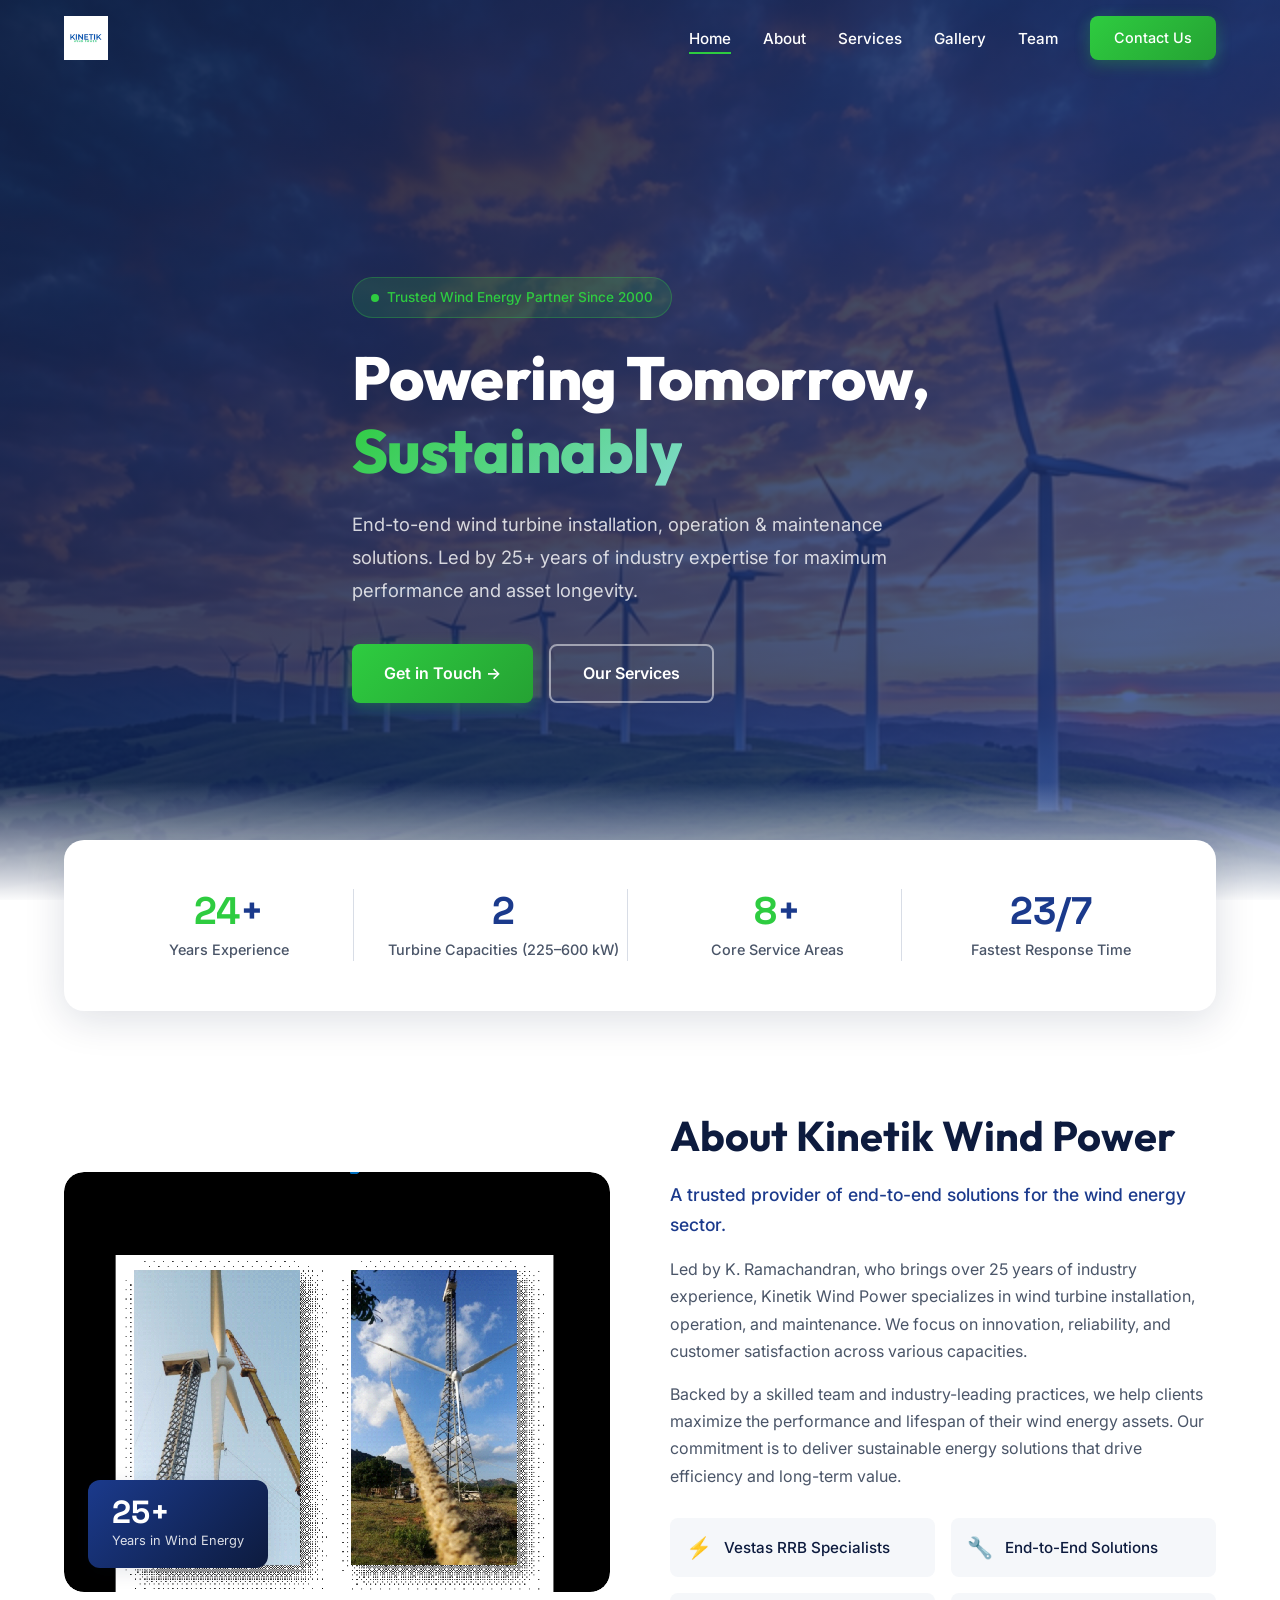
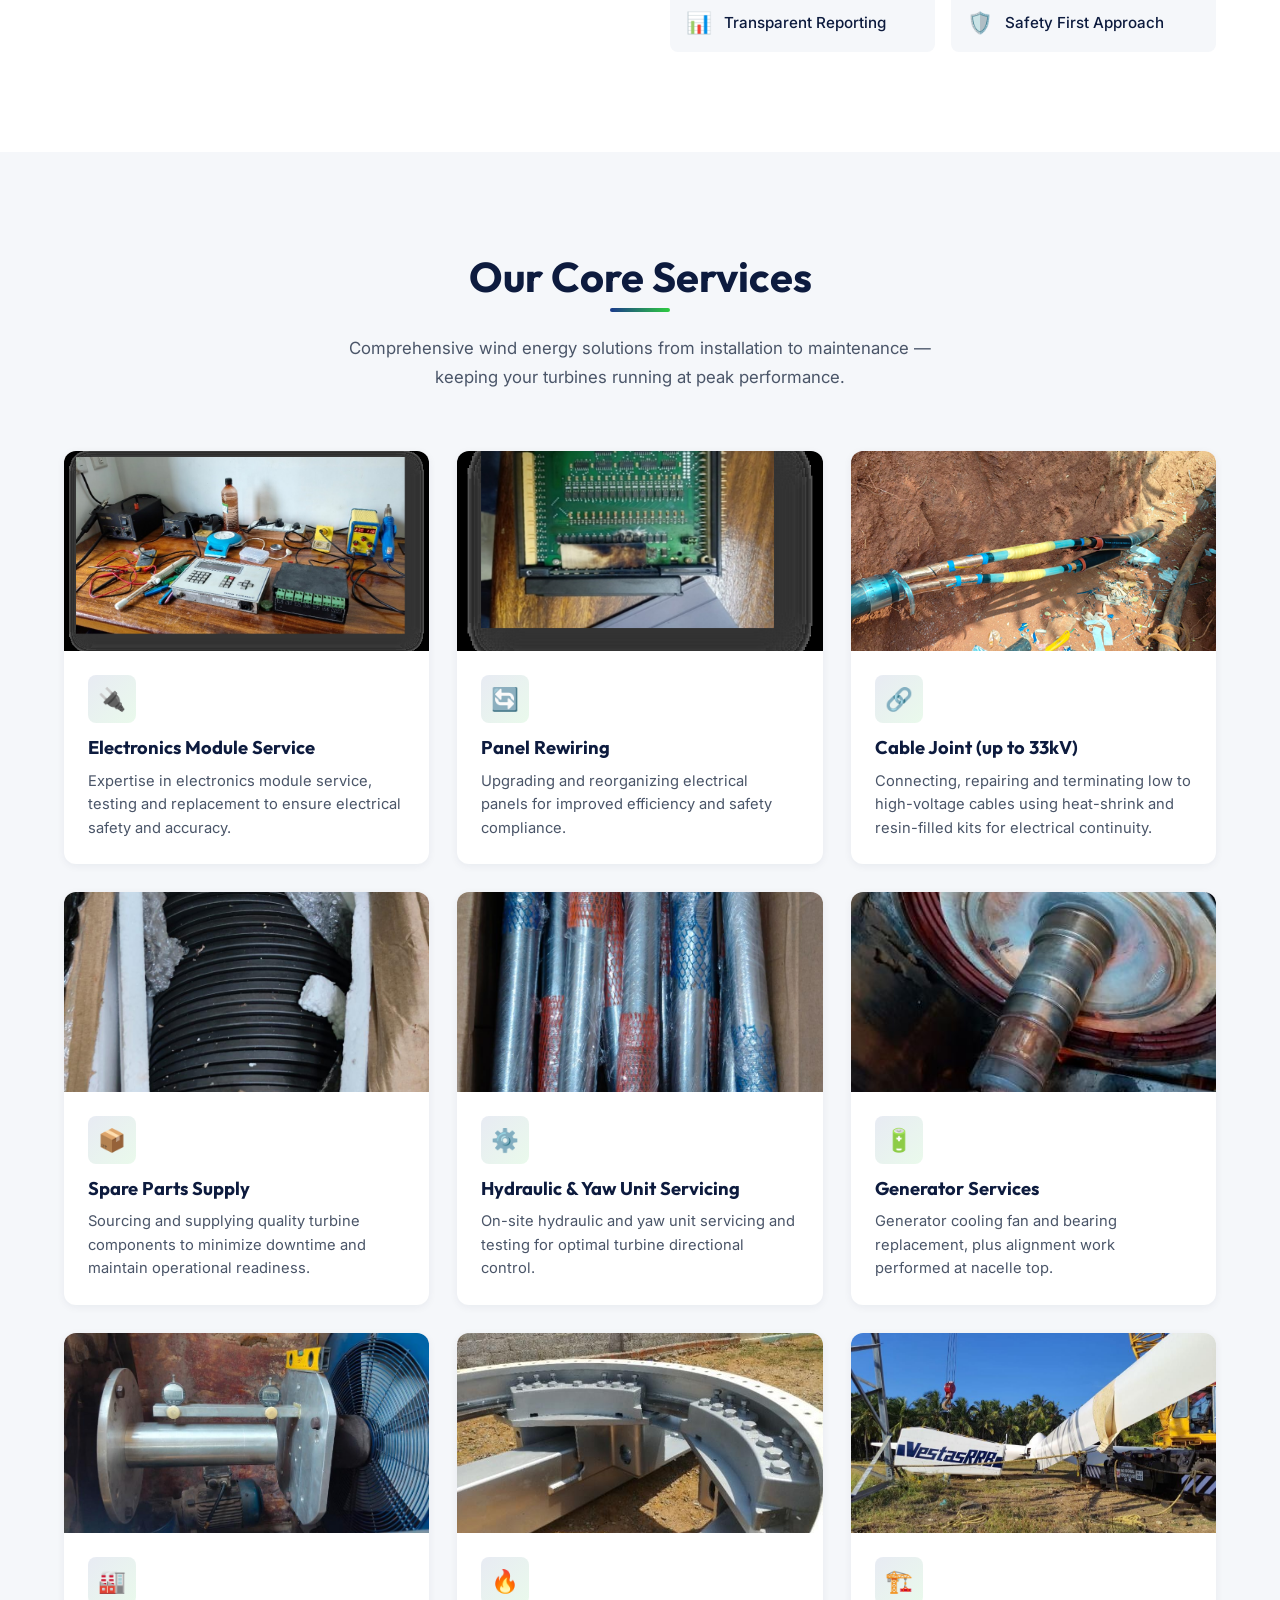
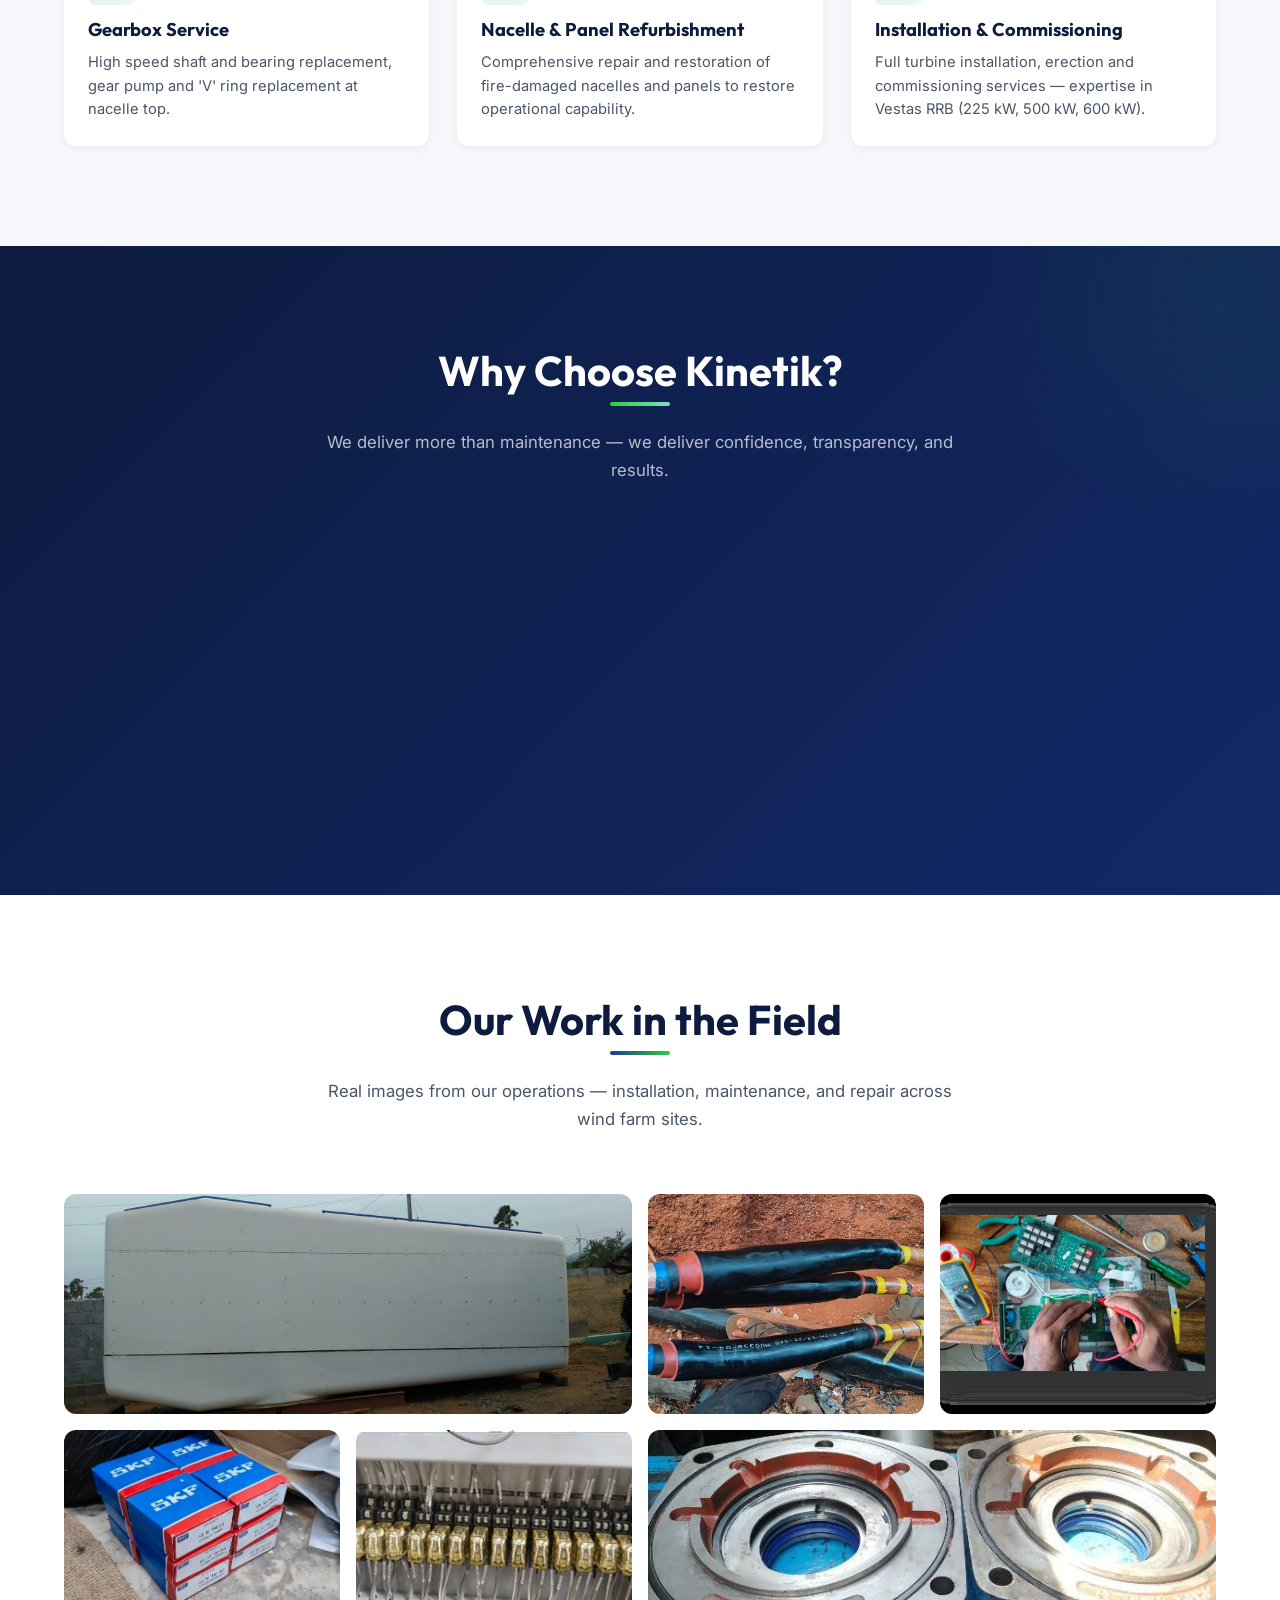
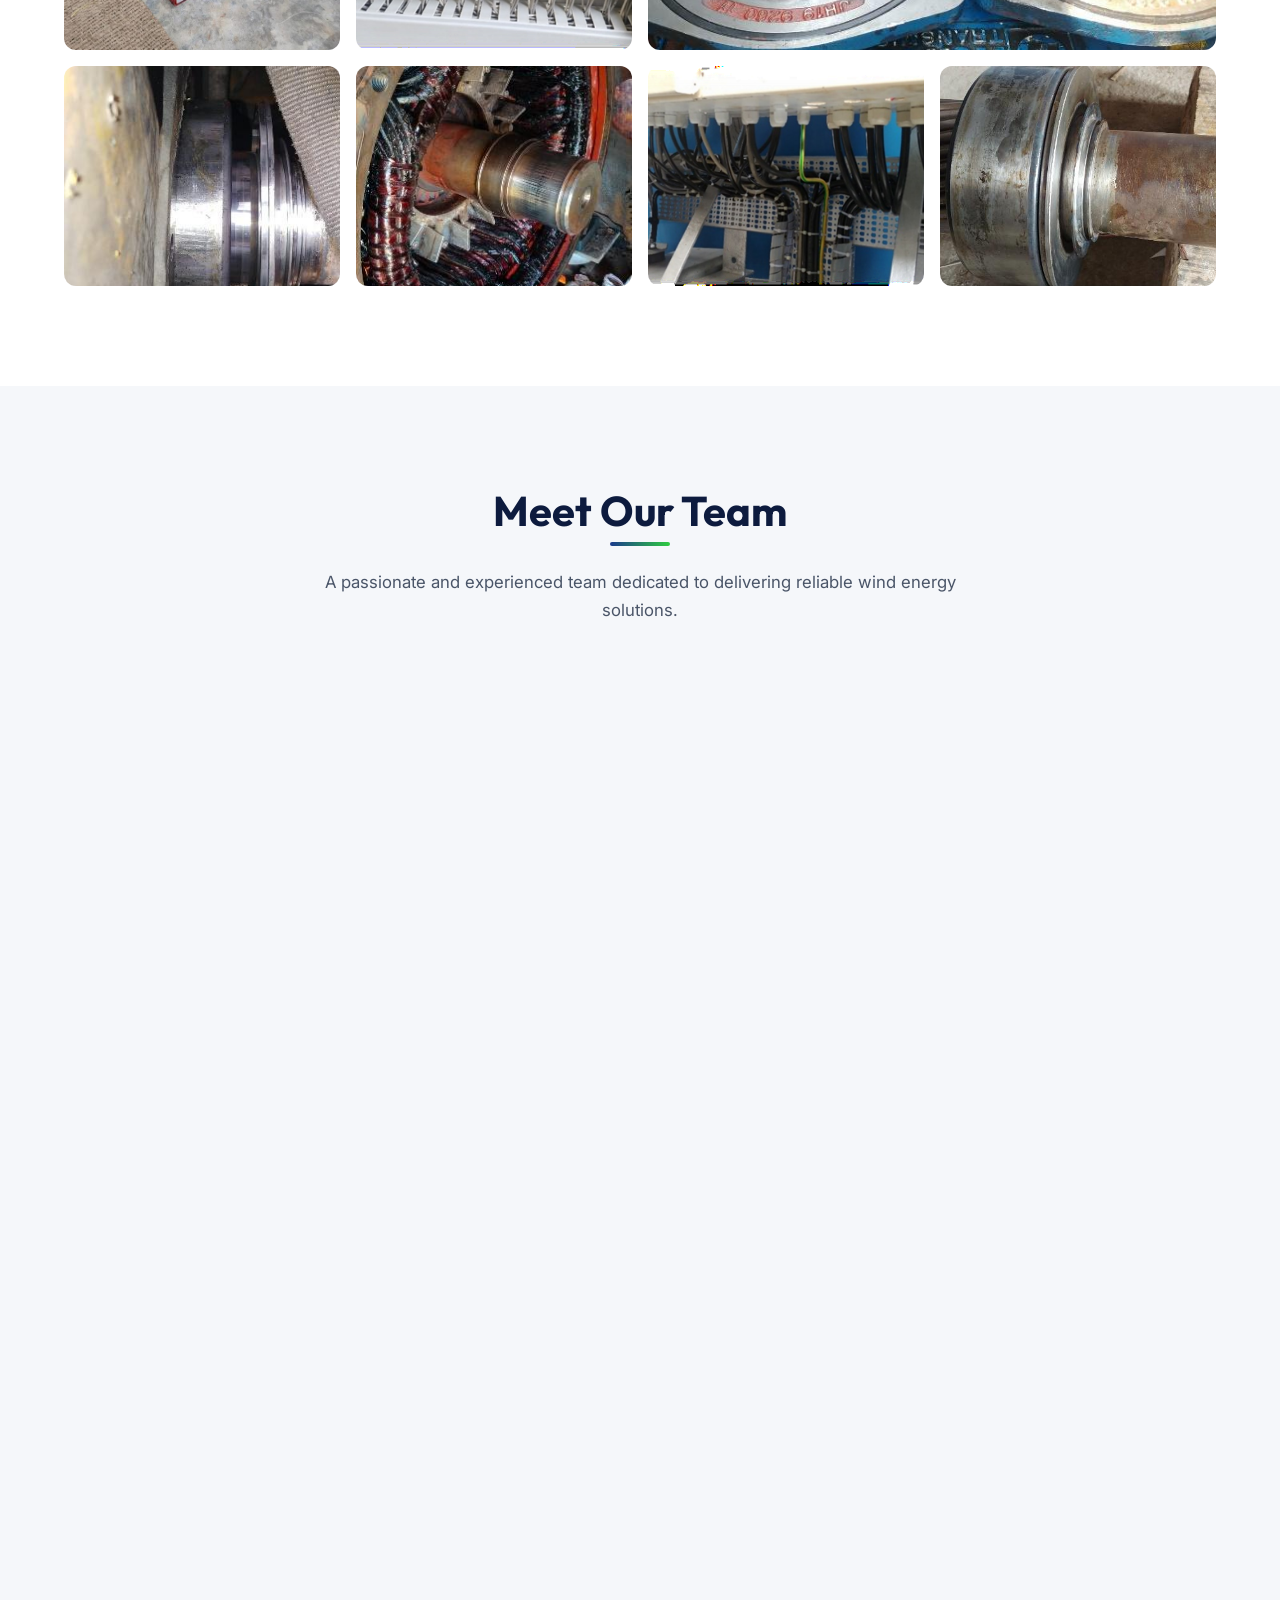
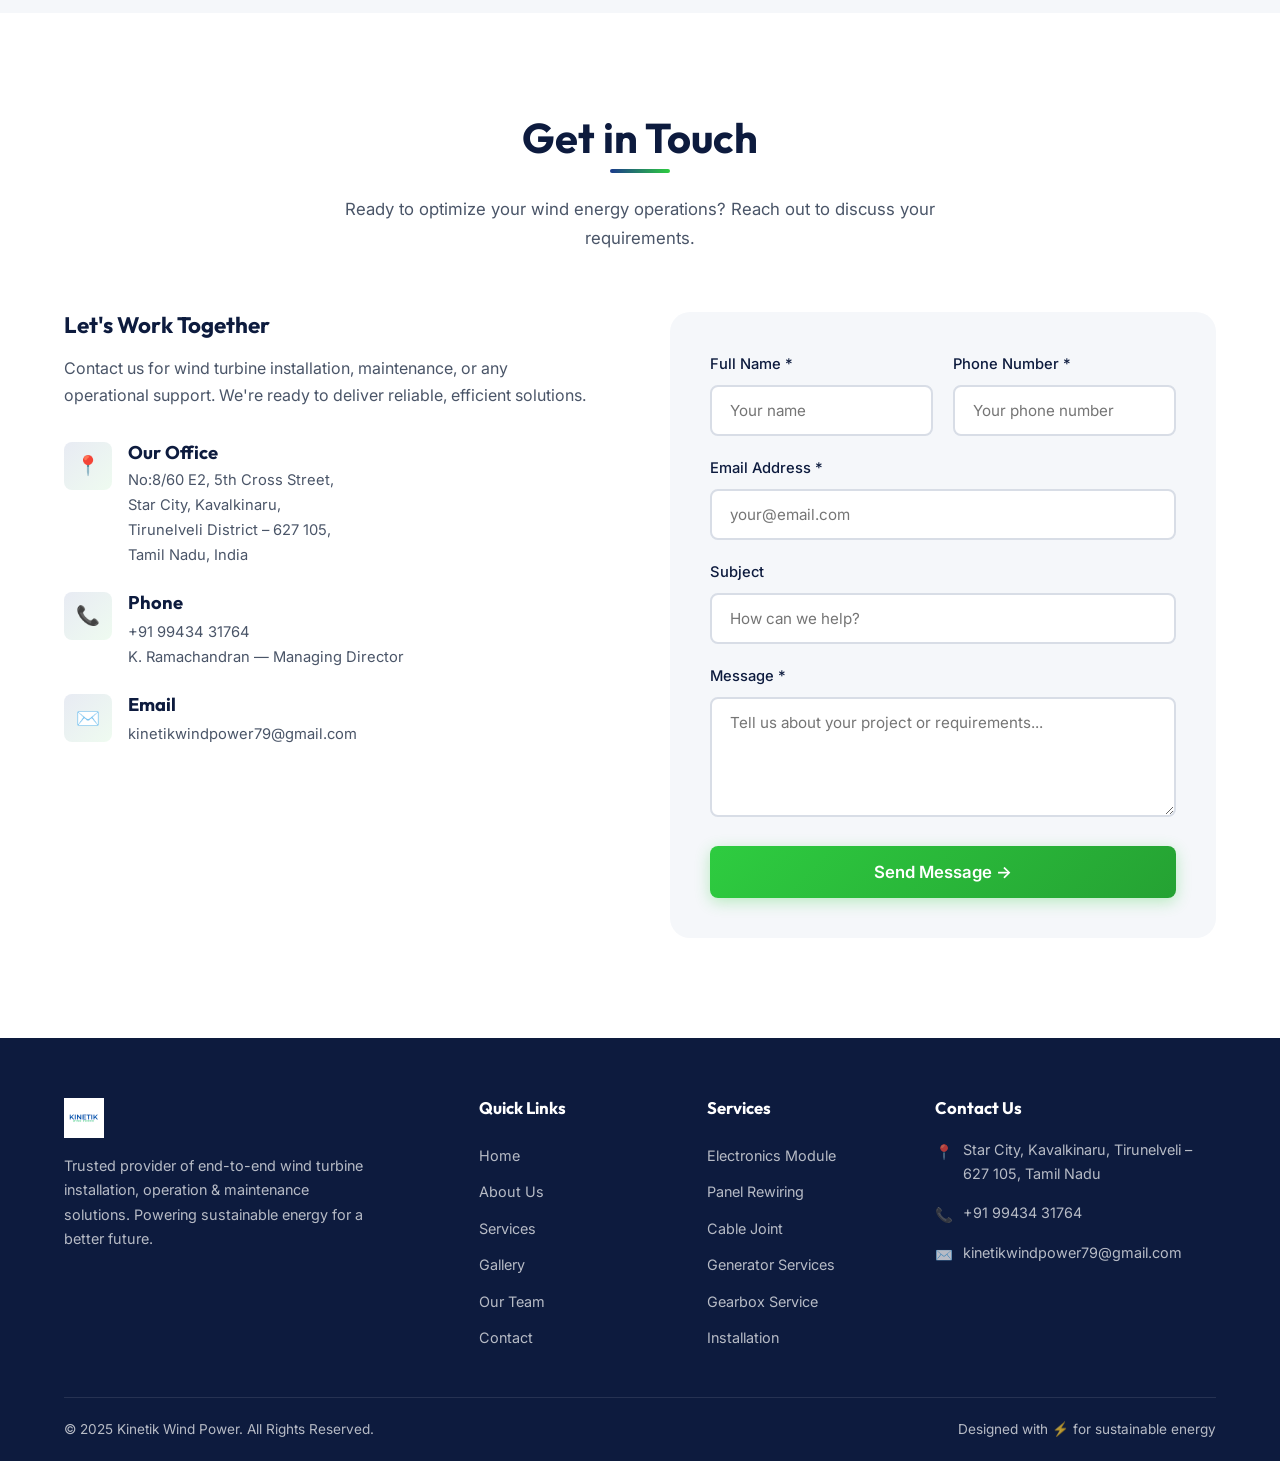
==== index.html @ 72eed10d "Initial commit of Kinetik Wind Power website and company profile" ====
<!DOCTYPE html>
<html lang="en">

<head>
  <meta charset="UTF-8">
  <meta name="viewport" content="width=device-width, initial-scale=1.0">
  <meta name="description"
    content="Kinetik Wind Power — Trusted provider of end-to-end wind turbine installation, operation and maintenance solutions. 25+ years of industry experience.">
  <meta name="keywords"
    content="wind power, wind turbine, installation, maintenance, renewable energy, Kinetik, Vestas RRB">
  <title>Kinetik Wind Power — End-to-End Wind Energy Solutions</title>

  <!-- Favicon (using logo colors) -->
  <link rel="icon" type="image/svg+xml"
    href="data:image/svg+xml,<svg xmlns='http://www.w3.org/2000/svg' viewBox='0 0 32 32'><rect width='32' height='32' rx='6' fill='%231B3A8C'/><text x='50%25' y='55%25' text-anchor='middle' dominant-baseline='middle' fill='%232ECC40' font-size='20' font-weight='bold' font-family='Arial'>K</text></svg>">

  <!-- Stylesheet -->
  <link rel="stylesheet" href="assets/css/style.css">
</head>

<body>

  <!-- ========== NAVBAR ========== -->
  <nav class="navbar" id="navbar">
    <div class="container">
      <a href="#home" class="navbar-brand">
        <img src="assets/images/logo/kinetik-logo.png" alt="Kinetik Wind Power Logo">
      </a>

      <ul class="nav-links" id="navLinks">
        <li><a href="#home" class="active">Home</a></li>
        <li><a href="#about">About</a></li>
        <li><a href="#services">Services</a></li>
        <li><a href="#gallery">Gallery</a></li>
        <li><a href="#team">Team</a></li>
        <li><a href="#contact" class="btn btn-primary">Contact Us</a></li>
      </ul>

      <button class="hamburger" id="hamburger" aria-label="Toggle menu">
        <span></span>
        <span></span>
        <span></span>
      </button>
    </div>
  </nav>

  <!-- Mobile Overlay -->
  <div class="mobile-overlay" id="mobileOverlay"></div>

  <!-- ========== HERO SECTION ========== -->
  <section class="hero" id="home">
    <div class="container">
      <div class="hero-content fade-up">
        <div class="hero-badge">
          <span class="dot"></span>
          Trusted Wind Energy Partner Since 2000
        </div>
        <h1>
          Powering Tomorrow,<br>
          <span class="gradient-text">Sustainably</span>
        </h1>
        <p class="hero-description">
          End-to-end wind turbine installation, operation & maintenance solutions.
          Led by 25+ years of industry expertise for maximum performance and asset longevity.
        </p>
        <div class="hero-buttons">
          <a href="#contact" class="btn btn-primary">Get in Touch →</a>
          <a href="#services" class="btn btn-outline">Our Services</a>
        </div>
      </div>
    </div>
  </section>

  <!-- ========== STATS BAR ========== -->
  <div class="container">
    <div class="stats-bar fade-up">
      <div class="stat-item">
        <div class="stat-number"><span class="accent" data-count="25">0</span>+</div>
        <div class="stat-label">Years Experience</div>
      </div>
      <div class="stat-item">
        <div class="stat-number"><span data-count="3">0</span></div>
        <div class="stat-label">Turbine Capacities (225–600 kW)</div>
      </div>
      <div class="stat-item">
        <div class="stat-number"><span class="accent" data-count="9">0</span>+</div>
        <div class="stat-label">Core Service Areas</div>
      </div>
      <div class="stat-item">
        <div class="stat-number"><span data-count="24">0</span>/7</div>
        <div class="stat-label">Fastest Response Time</div>
      </div>
    </div>
  </div>

  <!-- ========== ABOUT SECTION ========== -->
  <section class="about" id="about">
    <div class="container">
      <div class="about-grid">
        <div class="about-image fade-left">
          <img src="assets/images/services/installation-commissioning.png"
            alt="Kinetik Wind Power — Installation and Commissioning">
          <div class="experience-badge">
            <div class="number">25+</div>
            <div class="text">Years in Wind Energy</div>
          </div>
        </div>
        <div class="about-text fade-right">
          <h2>About Kinetik Wind Power</h2>
          <p class="lead">A trusted provider of end-to-end solutions for the wind energy sector.</p>
          <p>
            Led by K. Ramachandran, who brings over 25 years of industry experience,
            Kinetik Wind Power specializes in wind turbine installation, operation, and
            maintenance. We focus on innovation, reliability, and customer satisfaction
            across various capacities.
          </p>
          <p>
            Backed by a skilled team and industry-leading practices, we help clients
            maximize the performance and lifespan of their wind energy assets. Our
            commitment is to deliver sustainable energy solutions that drive efficiency
            and long-term value.
          </p>
          <div class="about-highlights">
            <div class="highlight-item">
              <span class="icon">⚡</span> Vestas RRB Specialists
            </div>
            <div class="highlight-item">
              <span class="icon">🔧</span> End-to-End Solutions
            </div>
            <div class="highlight-item">
              <span class="icon">📊</span> Transparent Reporting
            </div>
            <div class="highlight-item">
              <span class="icon">🛡️</span> Safety First Approach
            </div>
          </div>
        </div>
      </div>
    </div>
  </section>

  <!-- ========== SERVICES SECTION ========== -->
  <section class="services" id="services">
    <div class="container">
      <div class="section-header fade-up">
        <h2>Our Core Services</h2>
        <p>Comprehensive wind energy solutions from installation to maintenance — keeping your turbines running at peak
          performance.</p>
      </div>

      <div class="services-grid">
        <!-- Service 1 -->
        <div class="service-card fade-up">
          <div class="card-image">
            <img src="assets/images/services/electronics-module-testing.png" alt="Electronics Module Service">
            <div class="overlay"></div>
          </div>
          <div class="card-body">
            <div class="card-icon">🔌</div>
            <h3>Electronics Module Service</h3>
            <p>Expertise in electronics module service, testing and replacement to ensure electrical safety and
              accuracy.</p>
          </div>
        </div>

        <!-- Service 2 -->
        <div class="service-card fade-up">
          <div class="card-image">
            <img src="assets/images/services/panel-rewiring-01.png" alt="Panel Rewiring Work">
            <div class="overlay"></div>
          </div>
          <div class="card-body">
            <div class="card-icon">🔄</div>
            <h3>Panel Rewiring</h3>
            <p>Upgrading and reorganizing electrical panels for improved efficiency and safety compliance.</p>
          </div>
        </div>

        <!-- Service 3 -->
        <div class="service-card fade-up">
          <div class="card-image">
            <img src="assets/images/services/cable-joint-field.png" alt="Cable Joint Service">
            <div class="overlay"></div>
          </div>
          <div class="card-body">
            <div class="card-icon">🔗</div>
            <h3>Cable Joint (up to 33kV)</h3>
            <p>Connecting, repairing and terminating low to high-voltage cables using heat-shrink and resin-filled kits
              for electrical continuity.</p>
          </div>
        </div>

        <!-- Service 4 -->
        <div class="service-card fade-up">
          <div class="card-image">
            <img src="assets/images/services/spare-parts.jpeg" alt="Spare Parts Supply">
            <div class="overlay"></div>
          </div>
          <div class="card-body">
            <div class="card-icon">📦</div>
            <h3>Spare Parts Supply</h3>
            <p>Sourcing and supplying quality turbine components to minimize downtime and maintain operational
              readiness.</p>
          </div>
        </div>

        <!-- Service 5 -->
        <div class="service-card fade-up">
          <div class="card-image">
            <img src="assets/images/services/hydraulic-yaw-unit.jpeg" alt="Hydraulic & Yaw Unit Servicing">
            <div class="overlay"></div>
          </div>
          <div class="card-body">
            <div class="card-icon">⚙️</div>
            <h3>Hydraulic & Yaw Unit Servicing</h3>
            <p>On-site hydraulic and yaw unit servicing and testing for optimal turbine directional control.</p>
          </div>
        </div>

        <!-- Service 6 -->
        <div class="service-card fade-up">
          <div class="card-image">
            <img src="assets/images/services/generator-service-01.jpeg" alt="Generator Services">
            <div class="overlay"></div>
          </div>
          <div class="card-body">
            <div class="card-icon">🔋</div>
            <h3>Generator Services</h3>
            <p>Generator cooling fan and bearing replacement, plus alignment work performed at nacelle top.</p>
          </div>
        </div>

        <!-- Service 7 -->
        <div class="service-card fade-up">
          <div class="card-image">
            <img src="assets/images/services/gearbox-service.jpeg" alt="Gearbox Service">
            <div class="overlay"></div>
          </div>
          <div class="card-body">
            <div class="card-icon">🏭</div>
            <h3>Gearbox Service</h3>
            <p>High speed shaft and bearing replacement, gear pump and 'V' ring replacement at nacelle top.</p>
          </div>
        </div>

        <!-- Service 8 -->
        <div class="service-card fade-up">
          <div class="card-image">
            <img src="assets/images/services/nacelle-refurbishment-02.jpeg" alt="Nacelle & Panel Refurbishment">
            <div class="overlay"></div>
          </div>
          <div class="card-body">
            <div class="card-icon">🔥</div>
            <h3>Nacelle & Panel Refurbishment</h3>
            <p>Comprehensive repair and restoration of fire-damaged nacelles and panels to restore operational
              capability.</p>
          </div>
        </div>

        <!-- Service 9 -->
        <div class="service-card fade-up">
          <div class="card-image">
            <img src="assets/images/services/installation-site.jpeg" alt="Installation & Commissioning">
            <div class="overlay"></div>
          </div>
          <div class="card-body">
            <div class="card-icon">🏗️</div>
            <h3>Installation & Commissioning</h3>
            <p>Full turbine installation, erection and commissioning services — expertise in Vestas RRB (225 kW, 500 kW,
              600 kW).</p>
          </div>
        </div>
      </div>
    </div>
  </section>

  <!-- ========== WHY CHOOSE US ========== -->
  <section class="why-us" id="why-us">
    <div class="container">
      <div class="section-header fade-up">
        <h2>Why Choose Kinetik?</h2>
        <p>We deliver more than maintenance — we deliver confidence, transparency, and results.</p>
      </div>
      <div class="why-grid">
        <div class="why-card fade-up">
          <div class="card-icon">👷</div>
          <h3>Expert Team</h3>
          <p>Highly experienced technicians with deep wind energy expertise and hands-on field skills.</p>
        </div>
        <div class="why-card fade-up">
          <div class="card-icon">⚡</div>
          <h3>Fastest Response</h3>
          <p>Industry-leading fault response time ensuring minimal downtime for your wind assets.</p>
        </div>
        <div class="why-card fade-up">
          <div class="card-icon">📋</div>
          <h3>Transparent Reporting</h3>
          <p>Clear, detailed reports on every service performed — no hidden surprises, full visibility.</p>
        </div>
        <div class="why-card fade-up">
          <div class="card-icon">💰</div>
          <h3>Transparent Billing</h3>
          <p>Honest, upfront pricing with no hidden costs. You pay for value, nothing more.</p>
        </div>
      </div>
    </div>
  </section>

  <!-- ========== GALLERY ========== -->
  <section class="gallery" id="gallery">
    <div class="container">
      <div class="section-header fade-up">
        <h2>Our Work in the Field</h2>
        <p>Real images from our operations — installation, maintenance, and repair across wind farm sites.</p>
      </div>
      <div class="gallery-grid fade-up">
        <div class="gallery-item span-2">
          <img src="assets/images/gallery/nacelle-unit.jpeg" alt="Nacelle Unit">
          <div class="gallery-overlay"><span>Nacelle Unit</span></div>
        </div>
        <div class="gallery-item">
          <img src="assets/images/gallery/cable-joint-work.jpeg" alt="Cable Joint Work">
          <div class="gallery-overlay"><span>Cable Joint Work</span></div>
        </div>
        <div class="gallery-item">
          <img src="assets/images/services/electronics-circuit-board.png" alt="Electronics Testing">
          <div class="gallery-overlay"><span>Electronics Testing</span></div>
        </div>
        <div class="gallery-item">
          <img src="assets/images/gallery/hydraulic-testing.jpeg" alt="Hydraulic Testing">
          <div class="gallery-overlay"><span>Hydraulic Testing</span></div>
        </div>
        <div class="gallery-item">
          <img src="assets/images/services/cable-joint-01.png" alt="Cable Joint">
          <div class="gallery-overlay"><span>Cable Joint</span></div>
        </div>
        <div class="gallery-item span-2">
          <img src="assets/images/gallery/field-operations.jpeg" alt="Field Operations">
          <div class="gallery-overlay"><span>Field Operations</span></div>
        </div>
        <div class="gallery-item">
          <img src="assets/images/gallery/generator-work-01.jpeg" alt="Generator Service">
          <div class="gallery-overlay"><span>Generator Service</span></div>
        </div>
        <div class="gallery-item">
          <img src="assets/images/gallery/gearbox-parts.jpeg" alt="Gearbox Parts">
          <div class="gallery-overlay"><span>Gearbox Parts</span></div>
        </div>
        <div class="gallery-item">
          <img src="assets/images/services/panel-rewiring-02.png" alt="Panel Rewiring">
          <div class="gallery-overlay"><span>Panel Rewiring</span></div>
        </div>
        <div class="gallery-item">
          <img src="assets/images/gallery/generator-work-02.jpeg" alt="Generator Work">
          <div class="gallery-overlay"><span>Generator Work</span></div>
        </div>
      </div>
    </div>
  </section>

  <!-- Lightbox -->
  <div class="lightbox" id="lightbox">
    <button class="lightbox-close" id="lightboxClose">✕</button>
    <img src="" alt="Gallery image enlarged" id="lightboxImg">
  </div>

  <!-- ========== TEAM ========== -->
  <section class="team" id="team">
    <div class="container">
      <div class="section-header fade-up">
        <h2>Meet Our Team</h2>
        <p>A passionate and experienced team dedicated to delivering reliable wind energy solutions.</p>
      </div>
      <div class="team-grid">
        <div class="team-card fade-up">
          <div class="team-avatar">KR</div>
          <h3>K. Ramachandran</h3>
          <p class="role">Managing Director</p>
          <a href="tel:+919943431764" class="phone">📞 9943431764</a>
        </div>
        <div class="team-card fade-up">
          <div class="team-avatar">GS</div>
          <h3>G. Samraj</h3>
          <p class="role">Executive Manager</p>
          <a href="tel:+919994122964" class="phone">📞 9994122964</a>
        </div>
        <div class="team-card fade-up">
          <div class="team-avatar">RR</div>
          <h3>R. Rinose</h3>
          <p class="role">CT Service Manager</p>
          <a href="tel:+919965531760" class="phone">📞 9965531760</a>
        </div>
        <div class="team-card fade-up">
          <div class="team-avatar">TS</div>
          <h3>T. Sunder Raj</h3>
          <p class="role">Project Manager</p>
          <a href="tel:+919750944347" class="phone">📞 9750944347</a>
        </div>
        <div class="team-card fade-up">
          <div class="team-avatar">BS</div>
          <h3>B. Saji</h3>
          <p class="role">Service Manager</p>
          <a href="tel:+919965531763" class="phone">📞 9965531763</a>
        </div>
        <div class="team-card fade-up">
          <div class="team-avatar">SA</div>
          <h3>S. Ananthakrishnan</h3>
          <p class="role">Electrical Engineer</p>
          <a href="tel:+918489900361" class="phone">📞 8489900361</a>
        </div>
        <div class="team-card fade-up">
          <div class="team-avatar">CS</div>
          <h3>C. Senthil Kumar</h3>
          <p class="role">Mechanical Supervisor</p>
          <a href="tel:+919159988746" class="phone">📞 9159988746</a>
        </div>
      </div>
    </div>
  </section>

  <!-- ========== CONTACT SECTION ========== -->
  <section class="contact" id="contact">
    <div class="container">
      <div class="section-header fade-up">
        <h2>Get in Touch</h2>
        <p>Ready to optimize your wind energy operations? Reach out to discuss your requirements.</p>
      </div>
      <div class="contact-grid">
        <div class="contact-info fade-left">
          <h3>Let's Work Together</h3>
          <p>Contact us for wind turbine installation, maintenance, or any operational support. We're ready to deliver
            reliable, efficient solutions.</p>

          <div class="contact-detail">
            <div class="icon-box">📍</div>
            <div>
              <h4>Our Office</h4>
              <p>No:8/60 E2, 5th Cross Street,<br>Star City, Kavalkinaru,<br>Tirunelveli District – 627 105,<br>Tamil
                Nadu, India</p>
            </div>
          </div>

          <div class="contact-detail">
            <div class="icon-box">📞</div>
            <div>
              <h4>Phone</h4>
              <a href="tel:+919943431764">+91 99434 31764</a>
              <p>K. Ramachandran — Managing Director</p>
            </div>
          </div>

          <div class="contact-detail">
            <div class="icon-box">✉️</div>
            <div>
              <h4>Email</h4>
              <a href="mailto:kinetikwindpower79@gmail.com">kinetikwindpower79@gmail.com</a>
            </div>
          </div>
        </div>

        <div class="fade-right">
          <form class="contact-form" id="contactForm">
            <div class="form-row">
              <div class="form-group">
                <label for="name">Full Name *</label>
                <input type="text" id="name" name="name" placeholder="Your name" required>
              </div>
              <div class="form-group">
                <label for="phone">Phone Number *</label>
                <input type="tel" id="phone" name="phone" placeholder="Your phone number" required>
              </div>
            </div>
            <div class="form-group">
              <label for="email">Email Address *</label>
              <input type="email" id="email" name="email" placeholder="your@email.com" required>
            </div>
            <div class="form-group">
              <label for="subject">Subject</label>
              <input type="text" id="subject" name="subject" placeholder="How can we help?">
            </div>
            <div class="form-group">
              <label for="message">Message *</label>
              <textarea id="message" name="message" placeholder="Tell us about your project or requirements..."
                required></textarea>
            </div>
            <button type="submit" class="btn btn-primary">Send Message →</button>
          </form>

          <div class="form-success" id="formSuccess">
            <div class="check-icon">✅</div>
            <h3>Thank You!</h3>
            <p>Your message has been sent successfully. We'll get back to you shortly.</p>
          </div>
        </div>
      </div>
    </div>
  </section>

  <!-- ========== FOOTER ========== -->
  <footer class="footer">
    <div class="container">
      <div class="footer-grid">
        <div class="footer-brand">
          <img src="assets/images/logo/kinetik-logo.png" alt="Kinetik Wind Power">
          <p>Trusted provider of end-to-end wind turbine installation, operation & maintenance solutions. Powering
            sustainable energy for a better future.</p>
        </div>

        <div>
          <h4>Quick Links</h4>
          <div class="footer-links">
            <a href="#home">Home</a>
            <a href="#about">About Us</a>
            <a href="#services">Services</a>
            <a href="#gallery">Gallery</a>
            <a href="#team">Our Team</a>
            <a href="#contact">Contact</a>
          </div>
        </div>

        <div>
          <h4>Services</h4>
          <div class="footer-links">
            <a href="#services">Electronics Module</a>
            <a href="#services">Panel Rewiring</a>
            <a href="#services">Cable Joint</a>
            <a href="#services">Generator Services</a>
            <a href="#services">Gearbox Service</a>
            <a href="#services">Installation</a>
          </div>
        </div>

        <div>
          <h4>Contact Us</h4>
          <div class="footer-contact-item">
            <span class="icon">📍</span>
            <span>Star City, Kavalkinaru, Tirunelveli – 627 105, Tamil Nadu</span>
          </div>
          <div class="footer-contact-item">
            <span class="icon">📞</span>
            <a href="tel:+919943431764">+91 99434 31764</a>
          </div>
          <div class="footer-contact-item">
            <span class="icon">✉️</span>
            <a href="mailto:kinetikwindpower79@gmail.com">kinetikwindpower79@gmail.com</a>
          </div>
        </div>
      </div>

      <div class="footer-bottom">
        <span>© 2025 Kinetik Wind Power. All Rights Reserved.</span>
        <span>Designed with ⚡ for sustainable energy</span>
      </div>
    </div>
  </footer>

  <!-- JavaScript -->
  <script src="assets/js/main.js"></script>
</body>

</html>
---- assets/css/style.css ----
/* ============================================================
   Kinetik Wind Power — Design System & Styles
   ============================================================ */

/* ---------- Google Fonts ---------- */
@import url('https://fonts.googleapis.com/css2?family=Inter:wght@300;400;500;600;700&family=Outfit:wght@400;500;600;700;800&family=Space+Grotesk:wght@500;600;700&display=swap');

/* ---------- CSS Custom Properties ---------- */
:root {
  /* Brand Colors */
  --color-primary: #1B3A8C;
  --color-primary-dark: #122968;
  --color-accent: #2ECC40;
  --color-accent-dark: #25a233;
  --color-navy: #0D1B3E;
  --color-navy-light: #162650;

  /* Neutrals */
  --color-white: #FFFFFF;
  --color-off-white: #F5F7FA;
  --color-gray-100: #EEF1F6;
  --color-gray-200: #D8DDE6;
  --color-gray-400: #9BA3B5;
  --color-gray-600: #5A6275;
  --color-text: #1A1A2E;
  --color-text-light: #4A5568;

  /* Typography */
  --font-heading: 'Outfit', sans-serif;
  --font-body: 'Inter', sans-serif;
  --font-mono: 'Space Grotesk', sans-serif;

  /* Spacing */
  --section-padding: 100px 0;
  --container-width: 1200px;
  --container-padding: 0 24px;

  /* Borders & Radius */
  --radius-sm: 8px;
  --radius-md: 12px;
  --radius-lg: 20px;
  --radius-xl: 28px;

  /* Shadows */
  --shadow-sm: 0 2px 8px rgba(13, 27, 62, 0.06);
  --shadow-md: 0 4px 20px rgba(13, 27, 62, 0.10);
  --shadow-lg: 0 8px 40px rgba(13, 27, 62, 0.14);
  --shadow-glow: 0 0 30px rgba(46, 204, 64, 0.15);

  /* Transitions */
  --transition-fast: 0.2s cubic-bezier(0.4, 0, 0.2, 1);
  --transition-base: 0.35s cubic-bezier(0.4, 0, 0.2, 1);
  --transition-slow: 0.6s cubic-bezier(0.4, 0, 0.2, 1);
}

/* ---------- Reset & Base ---------- */
*,
*::before,
*::after {
  margin: 0;
  padding: 0;
  box-sizing: border-box;
}

html {
  scroll-behavior: smooth;
  font-size: 16px;
}

body {
  font-family: var(--font-body);
  color: var(--color-text);
  background-color: var(--color-white);
  line-height: 1.7;
  overflow-x: hidden;
  -webkit-font-smoothing: antialiased;
  -moz-osx-font-smoothing: grayscale;
}

img {
  max-width: 100%;
  height: auto;
  display: block;
}

a {
  text-decoration: none;
  color: inherit;
  transition: color var(--transition-fast);
}

ul {
  list-style: none;
}

.container {
  max-width: var(--container-width);
  margin: 0 auto;
  padding: var(--container-padding);
}

/* ---------- Typography ---------- */
h1, h2, h3, h4, h5 {
  font-family: var(--font-heading);
  font-weight: 700;
  line-height: 1.2;
}

h1 { font-size: clamp(2.4rem, 5vw, 3.8rem); }
h2 { font-size: clamp(1.8rem, 3.5vw, 2.6rem); }
h3 { font-size: clamp(1.2rem, 2vw, 1.5rem); }
h4 { font-size: 1.15rem; }

.section-header {
  text-align: center;
  margin-bottom: 60px;
}

.section-header h2 {
  color: var(--color-navy);
  margin-bottom: 12px;
  position: relative;
  display: inline-block;
}

.section-header h2::after {
  content: '';
  position: absolute;
  bottom: -10px;
  left: 50%;
  transform: translateX(-50%);
  width: 60px;
  height: 4px;
  background: linear-gradient(90deg, var(--color-primary), var(--color-accent));
  border-radius: 2px;
}

.section-header p {
  color: var(--color-text-light);
  max-width: 640px;
  margin: 20px auto 0;
  font-size: 1.05rem;
}

/* ---------- Buttons ---------- */
.btn {
  display: inline-flex;
  align-items: center;
  gap: 8px;
  padding: 14px 32px;
  border-radius: var(--radius-sm);
  font-family: var(--font-body);
  font-weight: 600;
  font-size: 1rem;
  cursor: pointer;
  border: none;
  transition: all var(--transition-base);
  position: relative;
  overflow: hidden;
}

.btn::before {
  content: '';
  position: absolute;
  top: 50%;
  left: 50%;
  width: 0;
  height: 0;
  background: rgba(255, 255, 255, 0.15);
  border-radius: 50%;
  transform: translate(-50%, -50%);
  transition: width 0.5s, height 0.5s;
}

.btn:hover::before {
  width: 300px;
  height: 300px;
}

.btn-primary {
  background: linear-gradient(135deg, var(--color-accent), var(--color-accent-dark));
  color: var(--color-white);
  box-shadow: 0 4px 15px rgba(46, 204, 64, 0.3);
}

.btn-primary:hover {
  transform: translateY(-2px);
  box-shadow: 0 6px 25px rgba(46, 204, 64, 0.4);
}

.btn-outline {
  background: transparent;
  color: var(--color-white);
  border: 2px solid rgba(255, 255, 255, 0.5);
}

.btn-outline:hover {
  background: var(--color-white);
  color: var(--color-primary);
  border-color: var(--color-white);
}

/* ============================================================
   NAVBAR
   ============================================================ */
.navbar {
  position: fixed;
  top: 0;
  left: 0;
  right: 0;
  z-index: 1000;
  padding: 16px 0;
  transition: all var(--transition-base);
}

.navbar.scrolled {
  background: rgba(13, 27, 62, 0.95);
  backdrop-filter: blur(12px);
  -webkit-backdrop-filter: blur(12px);
  padding: 10px 0;
  box-shadow: 0 2px 20px rgba(0, 0, 0, 0.2);
}

.navbar .container {
  display: flex;
  align-items: center;
  justify-content: space-between;
}

.navbar-brand {
  display: flex;
  align-items: center;
}

.navbar-brand img {
  height: 44px;
  width: auto;
}

.nav-links {
  display: flex;
  align-items: center;
  gap: 32px;
}

.nav-links a {
  color: var(--color-white);
  font-weight: 500;
  font-size: 0.95rem;
  padding: 6px 0;
  position: relative;
}

.nav-links a::after {
  content: '';
  position: absolute;
  bottom: 0;
  left: 0;
  width: 0;
  height: 2px;
  background: var(--color-accent);
  transition: width var(--transition-base);
}

.nav-links a:hover::after,
.nav-links a.active::after {
  width: 100%;
}

.nav-links .btn {
  padding: 10px 24px;
  font-size: 0.9rem;
}

.hamburger {
  display: none;
  flex-direction: column;
  gap: 5px;
  cursor: pointer;
  padding: 4px;
  background: none;
  border: none;
}

.hamburger span {
  display: block;
  width: 26px;
  height: 2.5px;
  background: var(--color-white);
  border-radius: 2px;
  transition: all var(--transition-base);
}

.hamburger.active span:nth-child(1) {
  transform: rotate(45deg) translate(5px, 5px);
}

.hamburger.active span:nth-child(2) {
  opacity: 0;
}

.hamburger.active span:nth-child(3) {
  transform: rotate(-45deg) translate(6px, -6px);
}

/* ============================================================
   HERO SECTION
   ============================================================ */
.hero {
  position: relative;
  min-height: 100vh;
  display: flex;
  align-items: center;
  background: linear-gradient(135deg, rgba(13, 27, 62, 0.85), rgba(27, 58, 140, 0.75)),
              url('../images/hero/hero-wind-turbines.png') center/cover no-repeat;
  color: var(--color-white);
  overflow: hidden;
}

.hero::before {
  content: '';
  position: absolute;
  bottom: -2px;
  left: 0;
  right: 0;
  height: 120px;
  background: linear-gradient(to top, var(--color-white), transparent);
  z-index: 2;
}

.hero .container {
  position: relative;
  z-index: 3;
  padding-top: 80px;
}

.hero-content {
  max-width: 700px;
}

.hero-badge {
  display: inline-flex;
  align-items: center;
  gap: 8px;
  background: rgba(46, 204, 64, 0.15);
  border: 1px solid rgba(46, 204, 64, 0.3);
  padding: 8px 18px;
  border-radius: 50px;
  font-size: 0.85rem;
  font-weight: 500;
  margin-bottom: 24px;
  color: var(--color-accent);
}

.hero-badge .dot {
  width: 8px;
  height: 8px;
  background: var(--color-accent);
  border-radius: 50%;
  animation: pulse 2s ease-in-out infinite;
}

@keyframes pulse {
  0%, 100% { opacity: 1; transform: scale(1); }
  50% { opacity: 0.5; transform: scale(1.5); }
}

.hero h1 {
  font-weight: 800;
  margin-bottom: 20px;
  letter-spacing: -0.5px;
}

.hero h1 .gradient-text {
  background: linear-gradient(135deg, var(--color-accent), #7FDBCA);
  -webkit-background-clip: text;
  -webkit-text-fill-color: transparent;
  background-clip: text;
}

.hero-description {
  font-size: 1.15rem;
  color: rgba(255, 255, 255, 0.8);
  margin-bottom: 36px;
  line-height: 1.8;
  max-width: 560px;
}

.hero-buttons {
  display: flex;
  gap: 16px;
  flex-wrap: wrap;
}

/* Stats Bar */
.stats-bar {
  background: var(--color-white);
  border-radius: var(--radius-lg);
  padding: 40px;
  display: grid;
  grid-template-columns: repeat(4, 1fr);
  gap: 24px;
  margin-top: -60px;
  position: relative;
  z-index: 10;
  box-shadow: var(--shadow-lg);
}

.stat-item {
  text-align: center;
  padding: 8px;
  position: relative;
}

.stat-item:not(:last-child)::after {
  content: '';
  position: absolute;
  right: 0;
  top: 10%;
  height: 80%;
  width: 1px;
  background: var(--color-gray-200);
}

.stat-number {
  font-family: var(--font-mono);
  font-size: 2.4rem;
  font-weight: 700;
  color: var(--color-primary);
  line-height: 1.2;
}

.stat-number .accent {
  color: var(--color-accent);
}

.stat-label {
  font-size: 0.9rem;
  color: var(--color-text-light);
  margin-top: 4px;
  font-weight: 500;
}

/* ============================================================
   ABOUT SECTION
   ============================================================ */
.about {
  padding: var(--section-padding);
  background: var(--color-white);
}

.about-grid {
  display: grid;
  grid-template-columns: 1fr 1fr;
  gap: 60px;
  align-items: center;
}

.about-image {
  position: relative;
  border-radius: var(--radius-lg);
  overflow: hidden;
}

.about-image img {
  width: 100%;
  height: 420px;
  object-fit: cover;
  border-radius: var(--radius-lg);
  transition: transform var(--transition-slow);
}

.about-image:hover img {
  transform: scale(1.03);
}

.about-image .experience-badge {
  position: absolute;
  bottom: 24px;
  left: 24px;
  background: linear-gradient(135deg, var(--color-primary), var(--color-navy));
  color: var(--color-white);
  padding: 16px 24px;
  border-radius: var(--radius-md);
  box-shadow: var(--shadow-md);
}

.experience-badge .number {
  font-family: var(--font-mono);
  font-size: 2rem;
  font-weight: 700;
  line-height: 1;
}

.experience-badge .text {
  font-size: 0.8rem;
  opacity: 0.85;
  margin-top: 2px;
}

.about-text h2 {
  color: var(--color-navy);
  margin-bottom: 20px;
}

.about-text .lead {
  font-size: 1.1rem;
  color: var(--color-primary);
  font-weight: 500;
  margin-bottom: 16px;
}

.about-text p {
  color: var(--color-text-light);
  margin-bottom: 16px;
}

.about-highlights {
  display: grid;
  grid-template-columns: 1fr 1fr;
  gap: 16px;
  margin-top: 28px;
}

.highlight-item {
  display: flex;
  align-items: center;
  gap: 12px;
  padding: 12px 16px;
  background: var(--color-off-white);
  border-radius: var(--radius-sm);
  font-size: 0.95rem;
  font-weight: 500;
  color: var(--color-navy);
  transition: all var(--transition-base);
}

.highlight-item:hover {
  background: var(--color-primary);
  color: var(--color-white);
  transform: translateX(4px);
}

.highlight-item .icon {
  font-size: 1.3rem;
  flex-shrink: 0;
}

/* ============================================================
   SERVICES SECTION
   ============================================================ */
.services {
  padding: var(--section-padding);
  background: var(--color-off-white);
}

.services-grid {
  display: grid;
  grid-template-columns: repeat(3, 1fr);
  gap: 28px;
}

.service-card {
  background: var(--color-white);
  border-radius: var(--radius-md);
  overflow: hidden;
  box-shadow: var(--shadow-sm);
  transition: all var(--transition-base);
  position: relative;
}

.service-card:hover {
  transform: translateY(-8px);
  box-shadow: var(--shadow-lg);
}

.service-card .card-image {
  height: 200px;
  overflow: hidden;
  position: relative;
}

.service-card .card-image img {
  width: 100%;
  height: 100%;
  object-fit: cover;
  transition: transform var(--transition-slow);
}

.service-card:hover .card-image img {
  transform: scale(1.08);
}

.service-card .card-image .overlay {
  position: absolute;
  inset: 0;
  background: linear-gradient(to bottom, transparent 50%, rgba(13, 27, 62, 0.6));
  opacity: 0;
  transition: opacity var(--transition-base);
}

.service-card:hover .card-image .overlay {
  opacity: 1;
}

.service-card .card-body {
  padding: 24px;
}

.service-card .card-icon {
  width: 48px;
  height: 48px;
  background: linear-gradient(135deg, rgba(27, 58, 140, 0.1), rgba(46, 204, 64, 0.1));
  border-radius: var(--radius-sm);
  display: flex;
  align-items: center;
  justify-content: center;
  font-size: 1.4rem;
  margin-bottom: 14px;
}

.service-card h3 {
  color: var(--color-navy);
  margin-bottom: 10px;
  font-size: 1.15rem;
}

.service-card p {
  color: var(--color-text-light);
  font-size: 0.92rem;
  line-height: 1.6;
}

/* ============================================================
   WHY CHOOSE US SECTION
   ============================================================ */
.why-us {
  padding: var(--section-padding);
  background: linear-gradient(135deg, var(--color-navy) 0%, var(--color-primary-dark) 100%);
  color: var(--color-white);
  position: relative;
  overflow: hidden;
}

.why-us::before {
  content: '';
  position: absolute;
  top: -200px;
  right: -200px;
  width: 500px;
  height: 500px;
  background: radial-gradient(circle, rgba(46, 204, 64, 0.08) 0%, transparent 70%);
  border-radius: 50%;
}

.why-us .section-header h2 {
  color: var(--color-white);
}

.why-us .section-header h2::after {
  background: linear-gradient(90deg, var(--color-accent), #7FDBCA);
}

.why-us .section-header p {
  color: rgba(255, 255, 255, 0.7);
}

.why-grid {
  display: grid;
  grid-template-columns: repeat(4, 1fr);
  gap: 24px;
}

.why-card {
  background: rgba(255, 255, 255, 0.06);
  border: 1px solid rgba(255, 255, 255, 0.1);
  border-radius: var(--radius-md);
  padding: 32px 24px;
  text-align: center;
  transition: all var(--transition-base);
  backdrop-filter: blur(4px);
}

.why-card:hover {
  background: rgba(255, 255, 255, 0.12);
  transform: translateY(-6px);
  border-color: var(--color-accent);
  box-shadow: var(--shadow-glow);
}

.why-card .card-icon {
  width: 64px;
  height: 64px;
  background: linear-gradient(135deg, var(--color-accent), var(--color-accent-dark));
  border-radius: 50%;
  display: flex;
  align-items: center;
  justify-content: center;
  margin: 0 auto 20px;
  font-size: 1.6rem;
  box-shadow: 0 4px 15px rgba(46, 204, 64, 0.3);
}

.why-card h3 {
  color: var(--color-white);
  margin-bottom: 10px;
  font-size: 1.1rem;
}

.why-card p {
  color: rgba(255, 255, 255, 0.65);
  font-size: 0.9rem;
  line-height: 1.6;
}

/* ============================================================
   GALLERY SECTION
   ============================================================ */
.gallery {
  padding: var(--section-padding);
  background: var(--color-white);
}

.gallery-grid {
  display: grid;
  grid-template-columns: repeat(4, 1fr);
  grid-auto-rows: 220px;
  gap: 16px;
}

.gallery-item {
  position: relative;
  border-radius: var(--radius-md);
  overflow: hidden;
  cursor: pointer;
}

.gallery-item.span-2 {
  grid-column: span 2;
}

.gallery-item.tall {
  grid-row: span 2;
}

.gallery-item img {
  width: 100%;
  height: 100%;
  object-fit: cover;
  transition: transform var(--transition-slow);
}

.gallery-item:hover img {
  transform: scale(1.08);
}

.gallery-item .gallery-overlay {
  position: absolute;
  inset: 0;
  background: linear-gradient(to top, rgba(13, 27, 62, 0.7), transparent);
  opacity: 0;
  transition: opacity var(--transition-base);
  display: flex;
  align-items: flex-end;
  padding: 20px;
}

.gallery-item:hover .gallery-overlay {
  opacity: 1;
}

.gallery-overlay span {
  color: var(--color-white);
  font-weight: 600;
  font-size: 0.95rem;
}

/* Lightbox */
.lightbox {
  position: fixed;
  inset: 0;
  background: rgba(0, 0, 0, 0.92);
  z-index: 2000;
  display: none;
  align-items: center;
  justify-content: center;
  opacity: 0;
  transition: opacity var(--transition-base);
}

.lightbox.active {
  display: flex;
  opacity: 1;
}

.lightbox img {
  max-width: 90vw;
  max-height: 85vh;
  object-fit: contain;
  border-radius: var(--radius-sm);
}

.lightbox-close {
  position: absolute;
  top: 24px;
  right: 32px;
  font-size: 2rem;
  color: var(--color-white);
  cursor: pointer;
  background: none;
  border: none;
  line-height: 1;
  transition: transform var(--transition-fast);
}

.lightbox-close:hover {
  transform: rotate(90deg);
}

/* ============================================================
   TEAM SECTION
   ============================================================ */
.team {
  padding: var(--section-padding);
  background: var(--color-off-white);
}

.team-grid {
  display: grid;
  grid-template-columns: repeat(3, 1fr);
  gap: 28px;
}

.team-card {
  background: var(--color-white);
  border-radius: var(--radius-md);
  padding: 32px 24px;
  text-align: center;
  box-shadow: var(--shadow-sm);
  transition: all var(--transition-base);
  position: relative;
  overflow: hidden;
}

.team-card::before {
  content: '';
  position: absolute;
  top: 0;
  left: 0;
  right: 0;
  height: 4px;
  background: linear-gradient(90deg, var(--color-primary), var(--color-accent));
  transform: scaleX(0);
  transition: transform var(--transition-base);
}

.team-card:hover::before {
  transform: scaleX(1);
}

.team-card:hover {
  transform: translateY(-6px);
  box-shadow: var(--shadow-md);
}

.team-avatar {
  width: 80px;
  height: 80px;
  background: linear-gradient(135deg, var(--color-primary), var(--color-accent));
  border-radius: 50%;
  display: flex;
  align-items: center;
  justify-content: center;
  margin: 0 auto 16px;
  font-size: 1.6rem;
  color: var(--color-white);
  font-family: var(--font-heading);
  font-weight: 700;
}

.team-card h3 {
  color: var(--color-navy);
  margin-bottom: 4px;
  font-size: 1.1rem;
}

.team-card .role {
  color: var(--color-accent-dark);
  font-weight: 500;
  font-size: 0.9rem;
  margin-bottom: 12px;
}

.team-card .phone {
  display: inline-flex;
  align-items: center;
  gap: 6px;
  color: var(--color-text-light);
  font-size: 0.88rem;
  padding: 6px 14px;
  background: var(--color-off-white);
  border-radius: 50px;
  transition: all var(--transition-fast);
}

.team-card .phone:hover {
  background: var(--color-primary);
  color: var(--color-white);
}

/* ============================================================
   CONTACT SECTION
   ============================================================ */
.contact {
  padding: var(--section-padding);
  background: var(--color-white);
}

.contact-grid {
  display: grid;
  grid-template-columns: 1fr 1fr;
  gap: 60px;
}

.contact-info {
  padding-right: 20px;
}

.contact-info h3 {
  color: var(--color-navy);
  margin-bottom: 16px;
  font-size: 1.4rem;
}

.contact-info > p {
  color: var(--color-text-light);
  margin-bottom: 32px;
}

.contact-detail {
  display: flex;
  gap: 16px;
  margin-bottom: 24px;
  align-items: flex-start;
}

.contact-detail .icon-box {
  width: 48px;
  height: 48px;
  background: linear-gradient(135deg, rgba(27, 58, 140, 0.1), rgba(46, 204, 64, 0.08));
  border-radius: var(--radius-sm);
  display: flex;
  align-items: center;
  justify-content: center;
  font-size: 1.2rem;
  flex-shrink: 0;
}

.contact-detail h4 {
  color: var(--color-navy);
  margin-bottom: 4px;
}

.contact-detail p,
.contact-detail a {
  color: var(--color-text-light);
  font-size: 0.92rem;
}

.contact-detail a:hover {
  color: var(--color-primary);
}

/* Contact Form */
.contact-form {
  background: var(--color-off-white);
  padding: 40px;
  border-radius: var(--radius-lg);
}

.form-group {
  margin-bottom: 20px;
}

.form-group label {
  display: block;
  font-weight: 500;
  font-size: 0.92rem;
  color: var(--color-navy);
  margin-bottom: 8px;
}

.form-group input,
.form-group textarea {
  width: 100%;
  padding: 14px 18px;
  border: 2px solid var(--color-gray-200);
  border-radius: var(--radius-sm);
  font-family: var(--font-body);
  font-size: 0.95rem;
  color: var(--color-text);
  background: var(--color-white);
  transition: border-color var(--transition-fast), box-shadow var(--transition-fast);
  outline: none;
}

.form-group input:focus,
.form-group textarea:focus {
  border-color: var(--color-primary);
  box-shadow: 0 0 0 4px rgba(27, 58, 140, 0.1);
}

.form-group textarea {
  resize: vertical;
  min-height: 120px;
}

.form-row {
  display: grid;
  grid-template-columns: 1fr 1fr;
  gap: 20px;
}

.contact-form .btn {
  width: 100%;
  justify-content: center;
  padding: 16px;
  font-size: 1.05rem;
}

.form-success {
  display: none;
  text-align: center;
  padding: 32px;
  color: var(--color-accent-dark);
}

.form-success.show {
  display: block;
}

.form-success .check-icon {
  font-size: 3rem;
  margin-bottom: 16px;
}

/* ============================================================
   FOOTER
   ============================================================ */
.footer {
  background: var(--color-navy);
  color: rgba(255, 255, 255, 0.7);
  padding: 60px 0 0;
}

.footer-grid {
  display: grid;
  grid-template-columns: 2fr 1fr 1fr 1.5fr;
  gap: 40px;
  padding-bottom: 40px;
  border-bottom: 1px solid rgba(255, 255, 255, 0.1);
}

.footer-brand img {
  height: 40px;
  margin-bottom: 16px;
}

.footer-brand p {
  font-size: 0.9rem;
  line-height: 1.7;
  max-width: 300px;
}

.footer h4 {
  color: var(--color-white);
  font-family: var(--font-heading);
  margin-bottom: 20px;
  font-size: 1.05rem;
}

.footer-links a {
  display: block;
  padding: 6px 0;
  font-size: 0.9rem;
  transition: all var(--transition-fast);
}

.footer-links a:hover {
  color: var(--color-accent);
  transform: translateX(4px);
}

.footer-contact-item {
  display: flex;
  gap: 10px;
  margin-bottom: 14px;
  font-size: 0.9rem;
  align-items: flex-start;
}

.footer-contact-item .icon {
  flex-shrink: 0;
  margin-top: 2px;
}

.footer-bottom {
  padding: 20px 0;
  display: flex;
  justify-content: space-between;
  align-items: center;
  font-size: 0.85rem;
}

/* ============================================================
   SCROLL ANIMATIONS
   ============================================================ */
.fade-up {
  opacity: 0;
  transform: translateY(30px);
  transition: opacity 0.7s ease-out, transform 0.7s ease-out;
}

.fade-up.visible {
  opacity: 1;
  transform: translateY(0);
}

.fade-left {
  opacity: 0;
  transform: translateX(-30px);
  transition: opacity 0.7s ease-out, transform 0.7s ease-out;
}

.fade-left.visible {
  opacity: 1;
  transform: translateX(0);
}

.fade-right {
  opacity: 0;
  transform: translateX(30px);
  transition: opacity 0.7s ease-out, transform 0.7s ease-out;
}

.fade-right.visible {
  opacity: 1;
  transform: translateX(0);
}

/* ============================================================
   RESPONSIVE – TABLET
   ============================================================ */
@media (max-width: 1024px) {
  .stats-bar {
    grid-template-columns: repeat(2, 1fr);
  }

  .stat-item:nth-child(2)::after {
    display: none;
  }

  .services-grid {
    grid-template-columns: repeat(2, 1fr);
  }

  .why-grid {
    grid-template-columns: repeat(2, 1fr);
  }

  .gallery-grid {
    grid-template-columns: repeat(3, 1fr);
    grid-auto-rows: 200px;
  }

  .team-grid {
    grid-template-columns: repeat(2, 1fr);
  }

  .footer-grid {
    grid-template-columns: 1fr 1fr;
  }
}

/* ============================================================
   RESPONSIVE – MOBILE
   ============================================================ */
@media (max-width: 768px) {
  :root {
    --section-padding: 70px 0;
  }

  /* Mobile Nav */
  .nav-links {
    position: fixed;
    top: 0;
    right: -100%;
    width: 80%;
    max-width: 360px;
    height: 100vh;
    background: var(--color-navy);
    flex-direction: column;
    align-items: flex-start;
    padding: 100px 40px 40px;
    gap: 20px;
    transition: right var(--transition-base);
    box-shadow: -4px 0 30px rgba(0, 0, 0, 0.3);
  }

  .nav-links.open {
    right: 0;
  }

  .nav-links a {
    font-size: 1.1rem;
  }

  .hamburger {
    display: flex;
    z-index: 1001;
  }

  .mobile-overlay {
    display: none;
    position: fixed;
    inset: 0;
    background: rgba(0, 0, 0, 0.5);
    z-index: 998;
  }

  .mobile-overlay.active {
    display: block;
  }

  /* Hero */
  .hero {
    min-height: 90vh;
  }

  .hero-buttons {
    flex-direction: column;
  }

  .hero-buttons .btn {
    width: 100%;
    justify-content: center;
  }

  /* Stats */
  .stats-bar {
    grid-template-columns: 1fr 1fr;
    padding: 24px;
    margin-top: -40px;
  }

  .stat-number {
    font-size: 1.8rem;
  }

  .stat-item::after {
    display: none !important;
  }

  /* About */
  .about-grid {
    grid-template-columns: 1fr;
    gap: 40px;
  }

  .about-highlights {
    grid-template-columns: 1fr;
  }

  /* Services */
  .services-grid {
    grid-template-columns: 1fr;
  }

  /* Why */
  .why-grid {
    grid-template-columns: 1fr;
  }

  /* Gallery */
  .gallery-grid {
    grid-template-columns: 1fr 1fr;
    grid-auto-rows: 180px;
  }

  .gallery-item.span-2 {
    grid-column: span 1;
  }

  .gallery-item.tall {
    grid-row: span 1;
  }

  /* Team */
  .team-grid {
    grid-template-columns: 1fr;
  }

  /* Contact */
  .contact-grid {
    grid-template-columns: 1fr;
    gap: 40px;
  }

  .form-row {
    grid-template-columns: 1fr;
  }

  .contact-form {
    padding: 28px;
  }

  /* Footer */
  .footer-grid {
    grid-template-columns: 1fr;
    gap: 30px;
  }

  .footer-bottom {
    flex-direction: column;
    gap: 10px;
    text-align: center;
  }
}

@media (max-width: 480px) {
  .stats-bar {
    grid-template-columns: 1fr;
  }
}
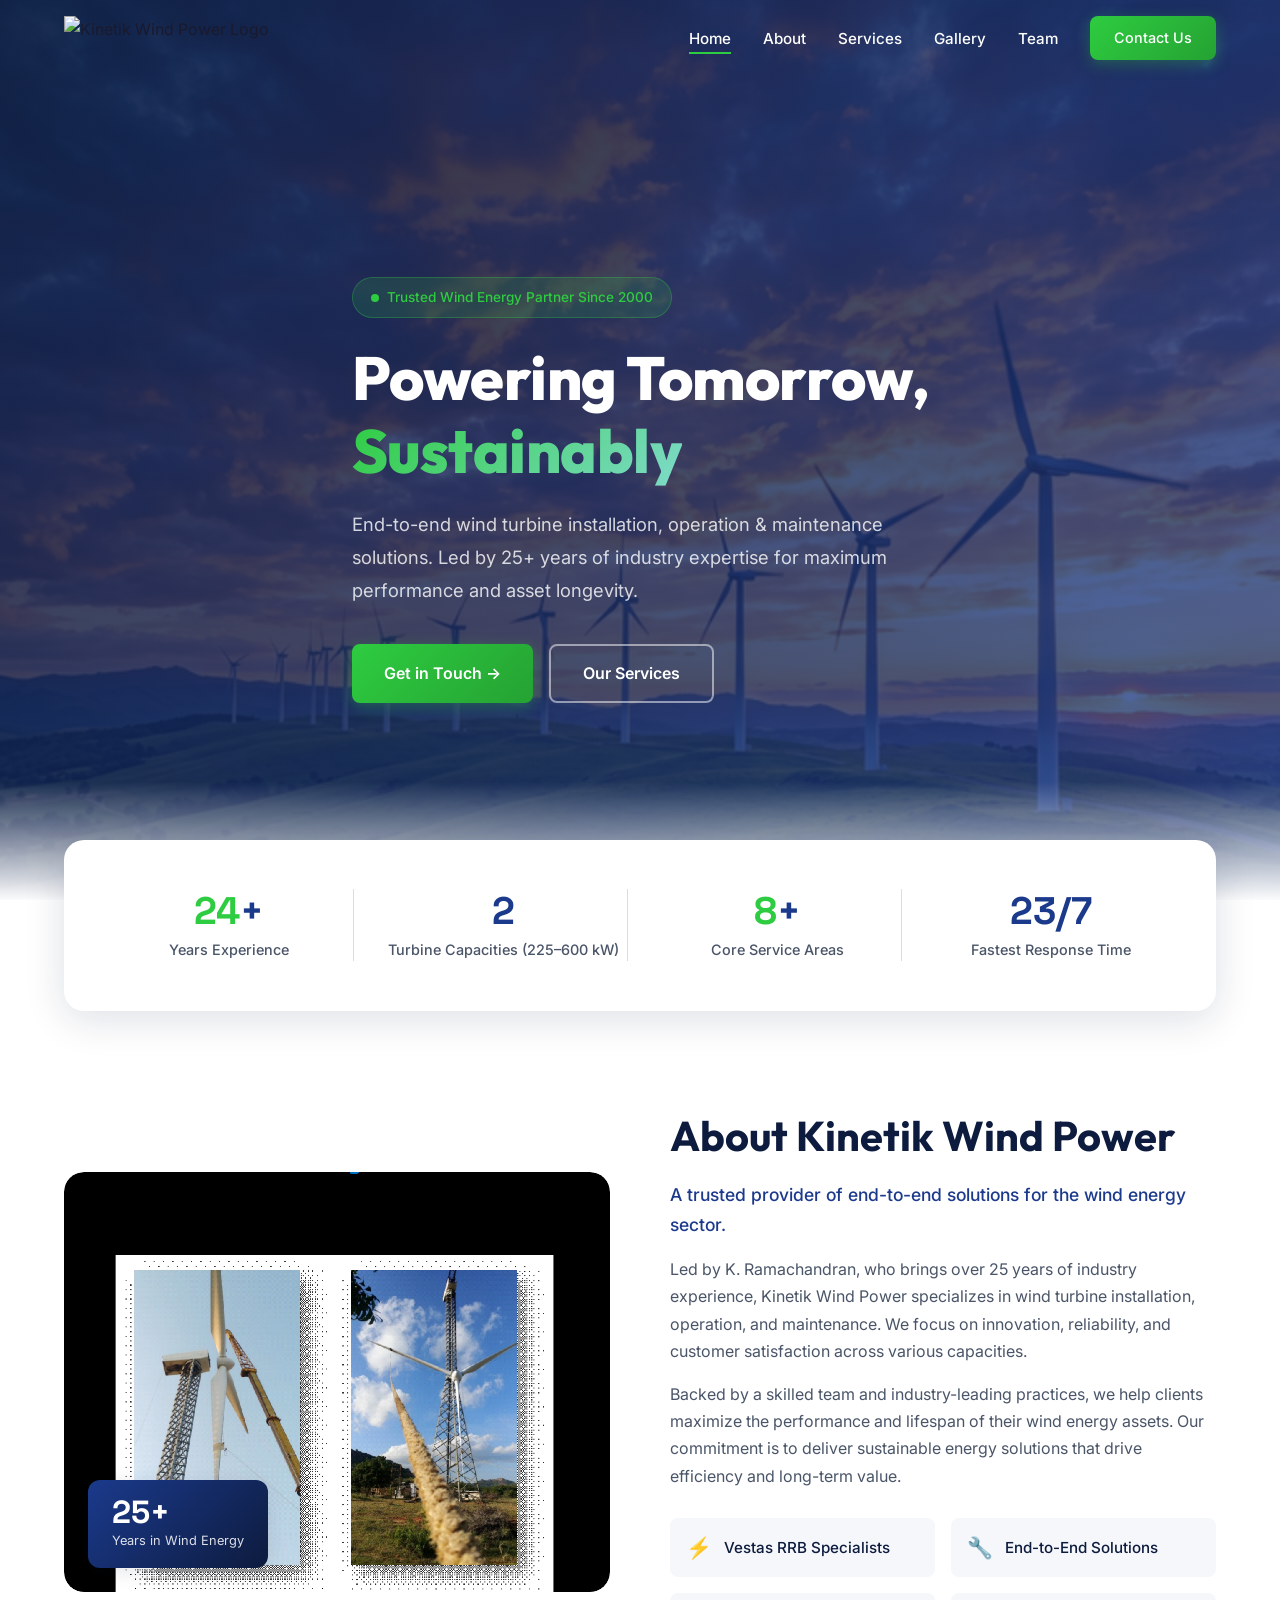
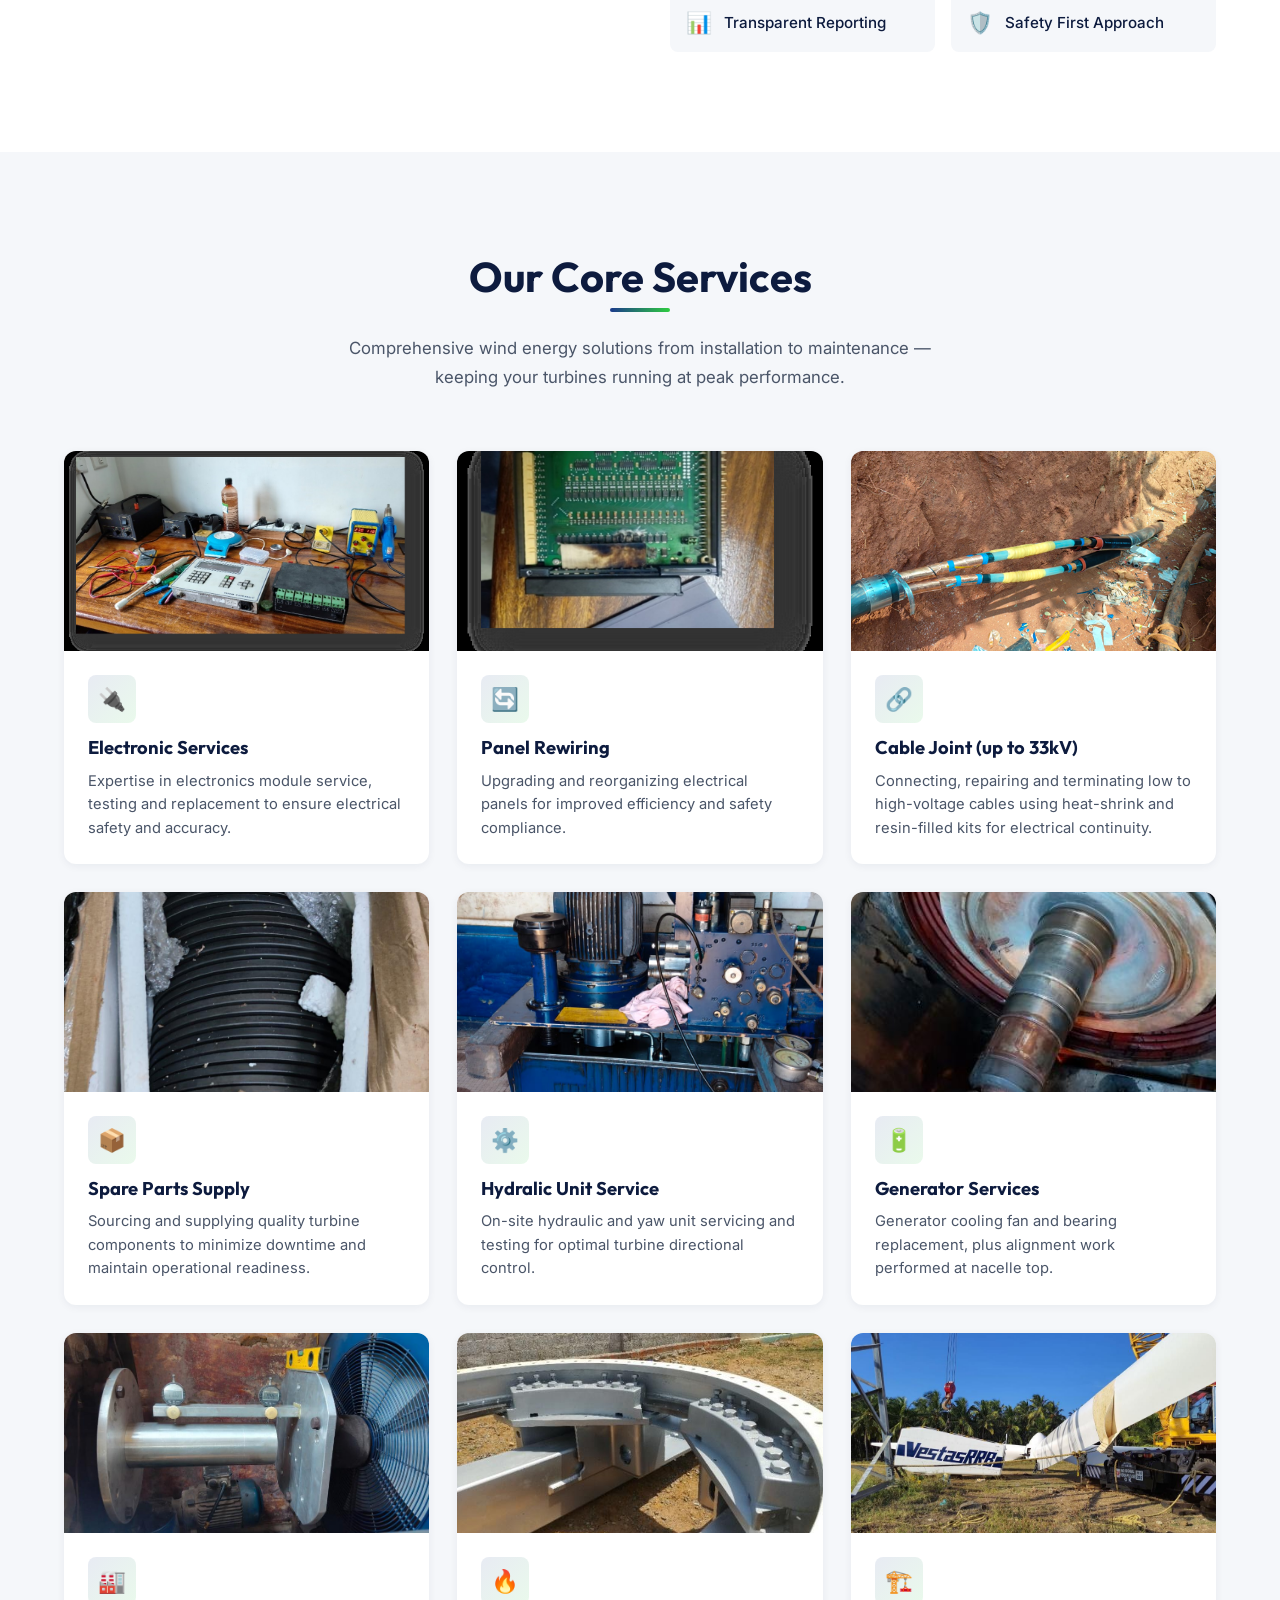
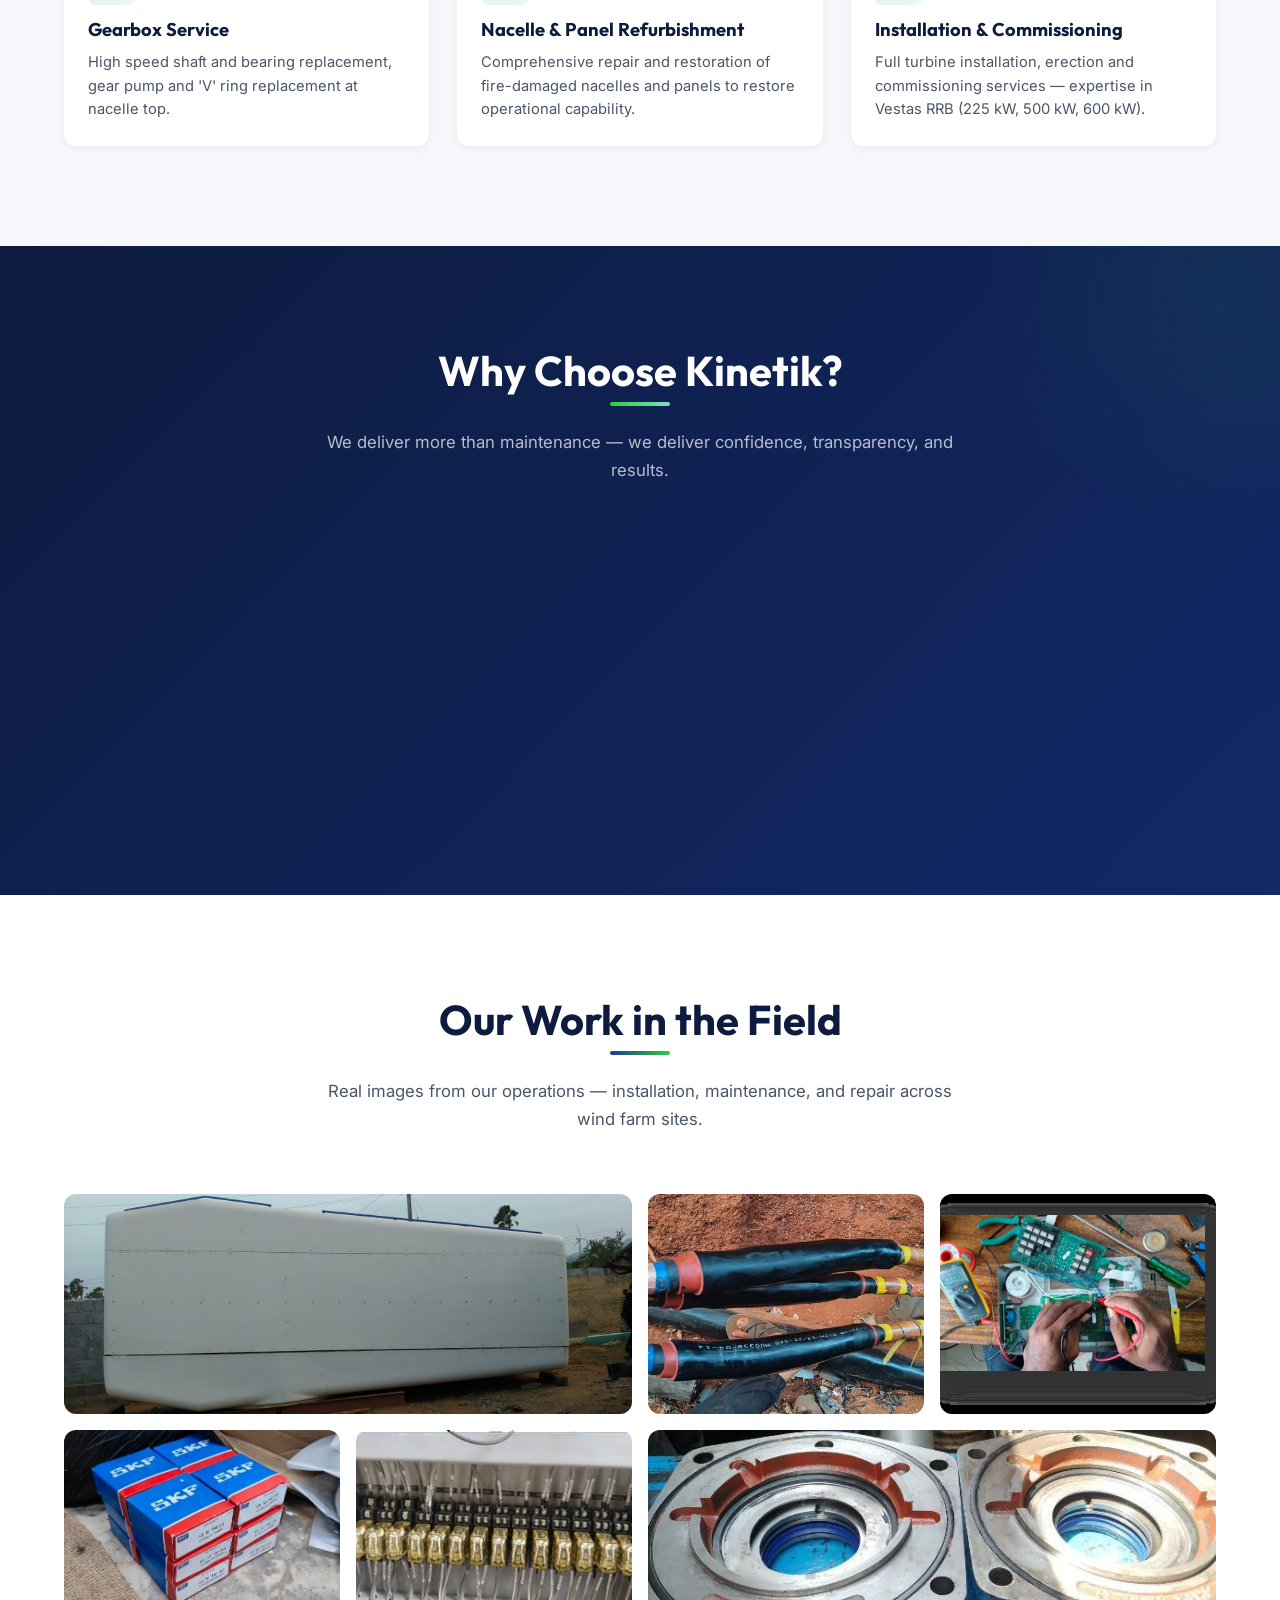
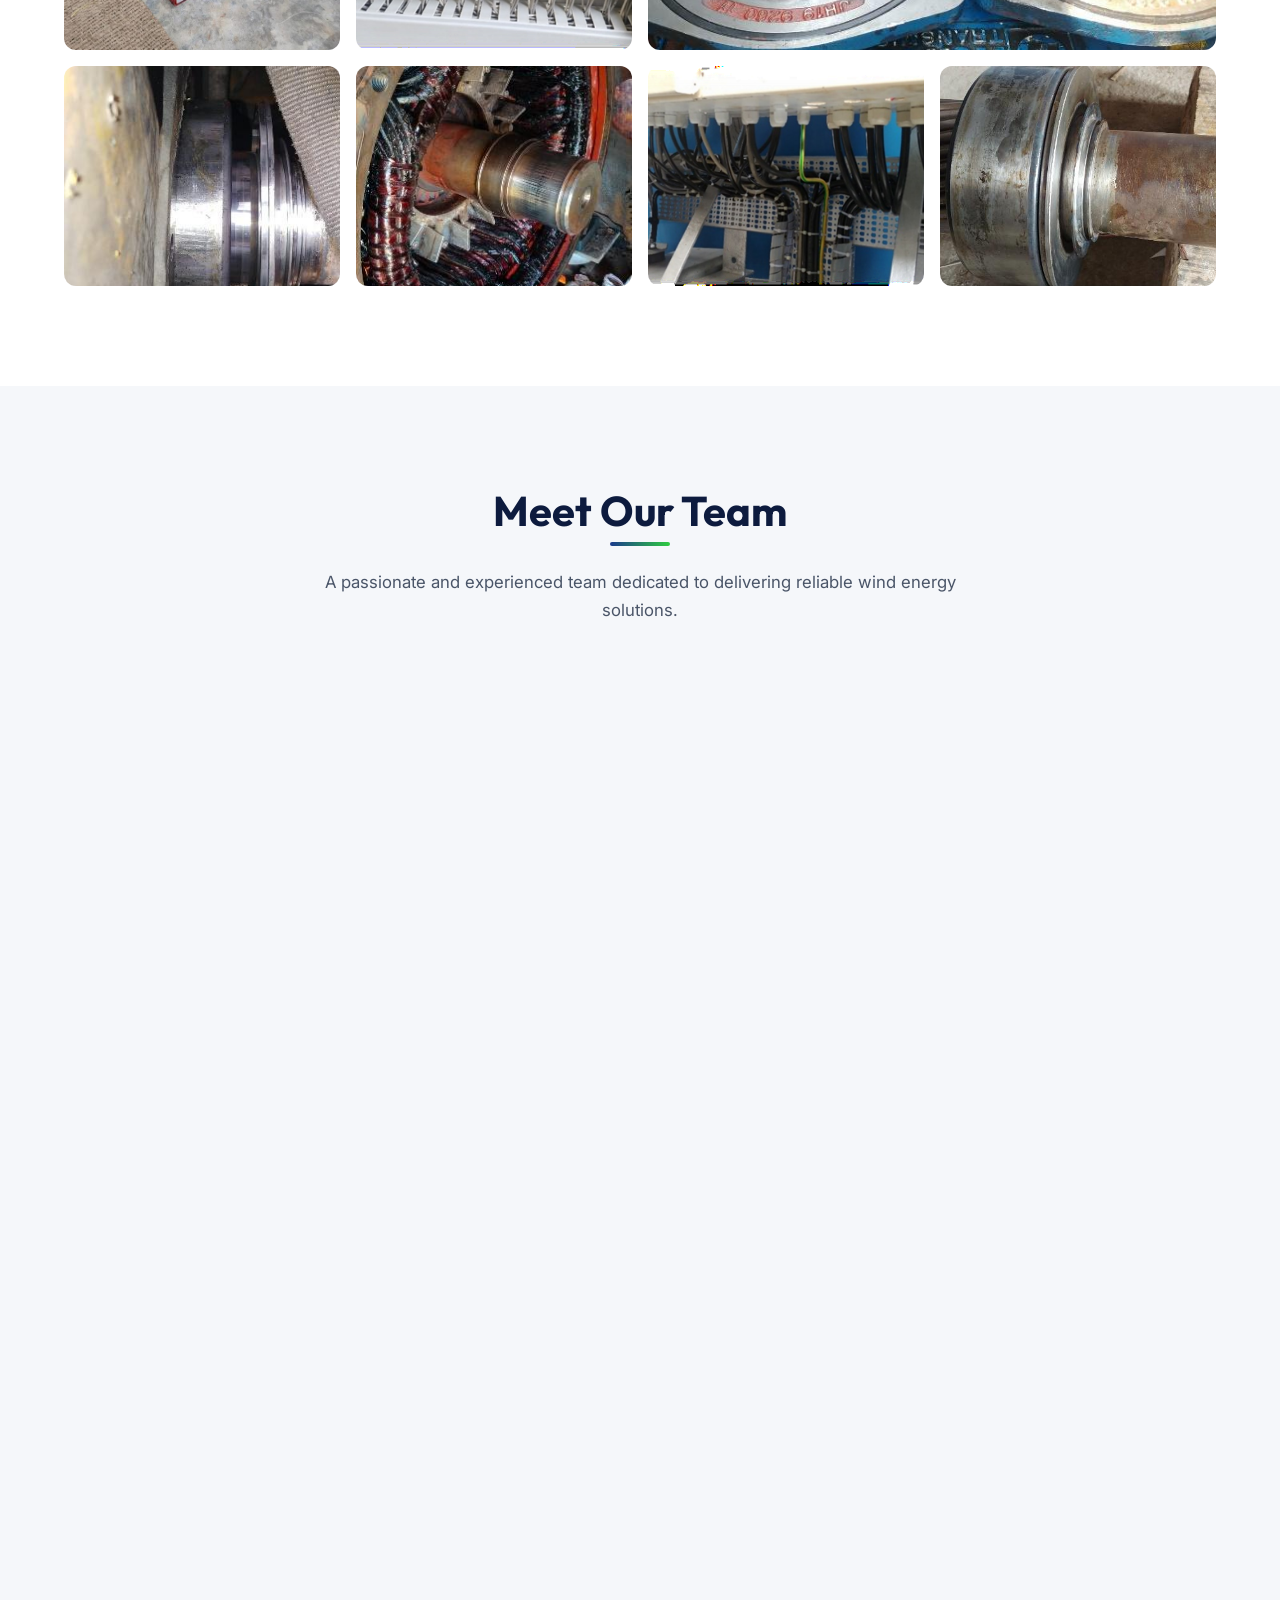
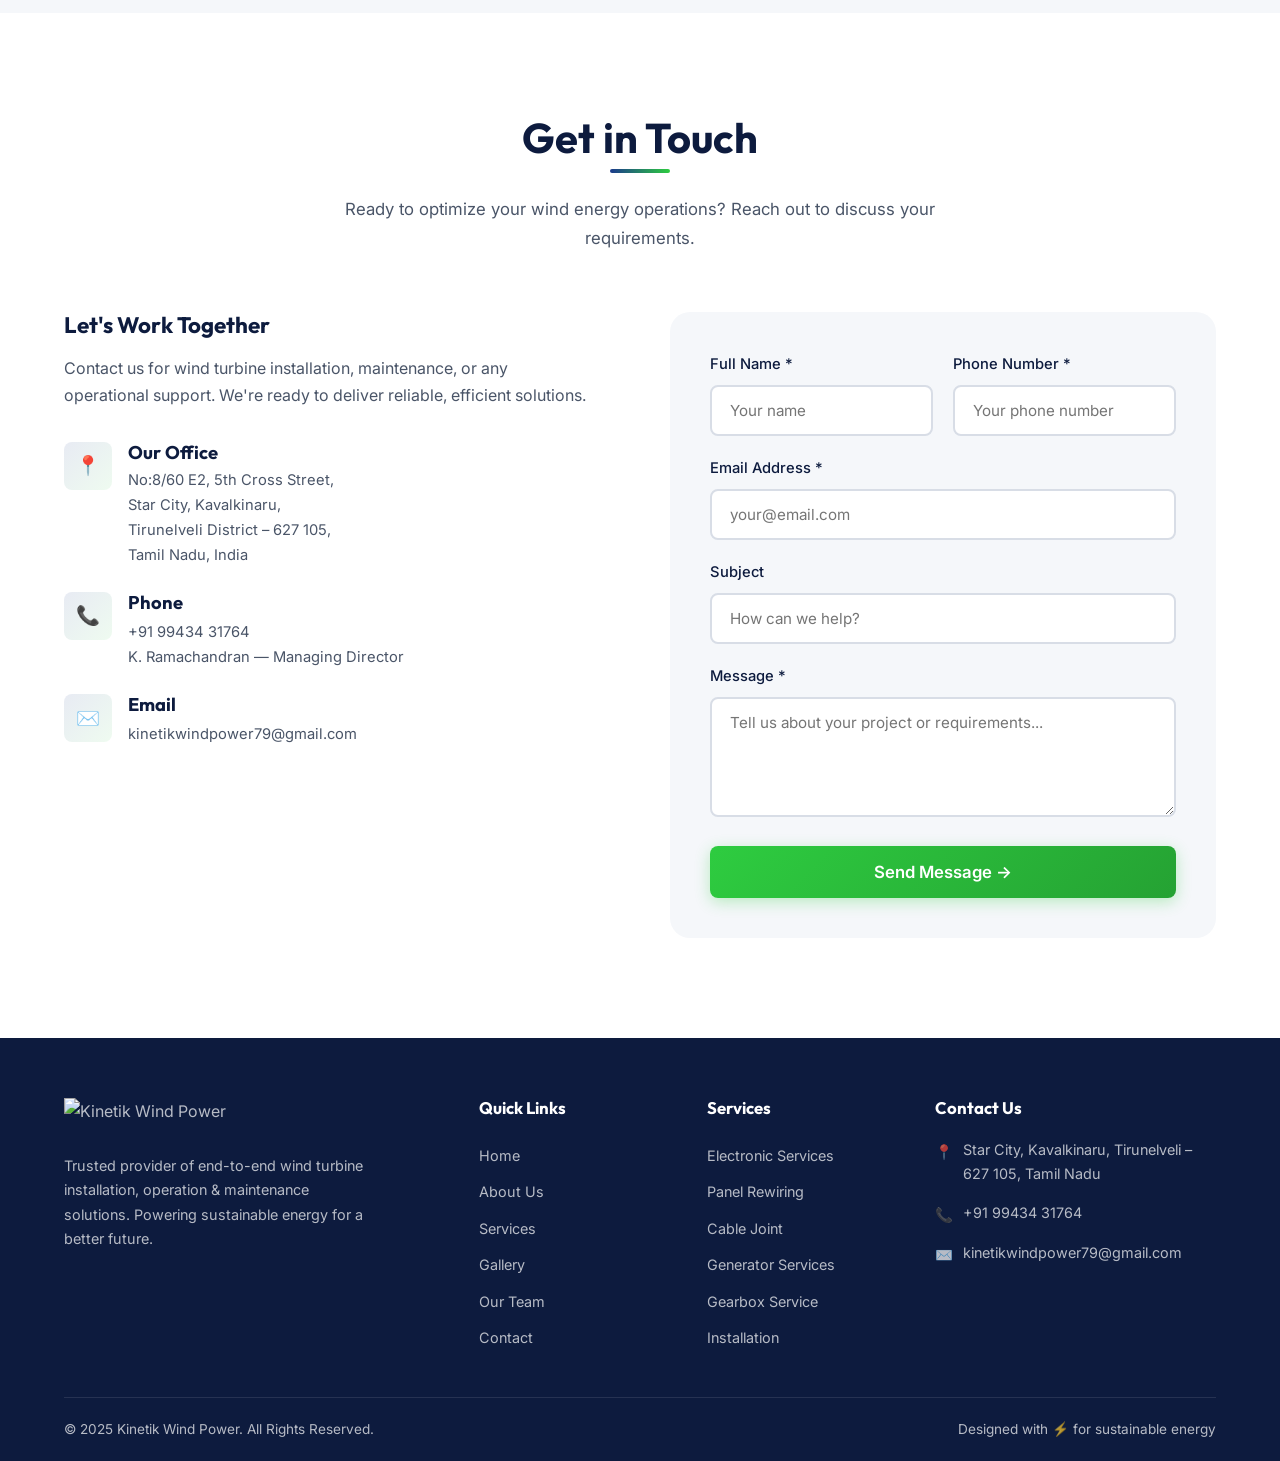
==== commit ebf58c4b: "Update service names and images: Electronic Services and Hydralic Unit Service" ====
--- a/index.html
+++ b/index.html
@@ -152,12 +152,12 @@
         <!-- Service 1 -->
         <div class="service-card fade-up">
           <div class="card-image">
-            <img src="assets/images/services/electronics-module-testing.png" alt="Electronics Module Service">
+            <img src="assets/images/services/electronics-module-testing.png" alt="Electronic Services">
             <div class="overlay"></div>
           </div>
           <div class="card-body">
             <div class="card-icon">🔌</div>
-            <h3>Electronics Module Service</h3>
+            <h3>Electronic Services</h3>
             <p>Expertise in electronics module service, testing and replacement to ensure electrical safety and
               accuracy.</p>
           </div>
@@ -207,12 +207,12 @@
         <!-- Service 5 -->
         <div class="service-card fade-up">
           <div class="card-image">
-            <img src="assets/images/services/hydraulic-yaw-unit.jpeg" alt="Hydraulic & Yaw Unit Servicing">
+            <img src="assets/images/services/hydralic-unit-service.jpeg" alt="Hydralic Unit Service">
             <div class="overlay"></div>
           </div>
           <div class="card-body">
             <div class="card-icon">⚙️</div>
-            <h3>Hydraulic & Yaw Unit Servicing</h3>
+            <h3>Hydralic Unit Service</h3>
             <p>On-site hydraulic and yaw unit servicing and testing for optimal turbine directional control.</p>
           </div>
         </div>
@@ -521,7 +521,7 @@
         <div>
           <h4>Services</h4>
           <div class="footer-links">
-            <a href="#services">Electronics Module</a>
+            <a href="#services">Electronic Services</a>
             <a href="#services">Panel Rewiring</a>
             <a href="#services">Cable Joint</a>
             <a href="#services">Generator Services</a>
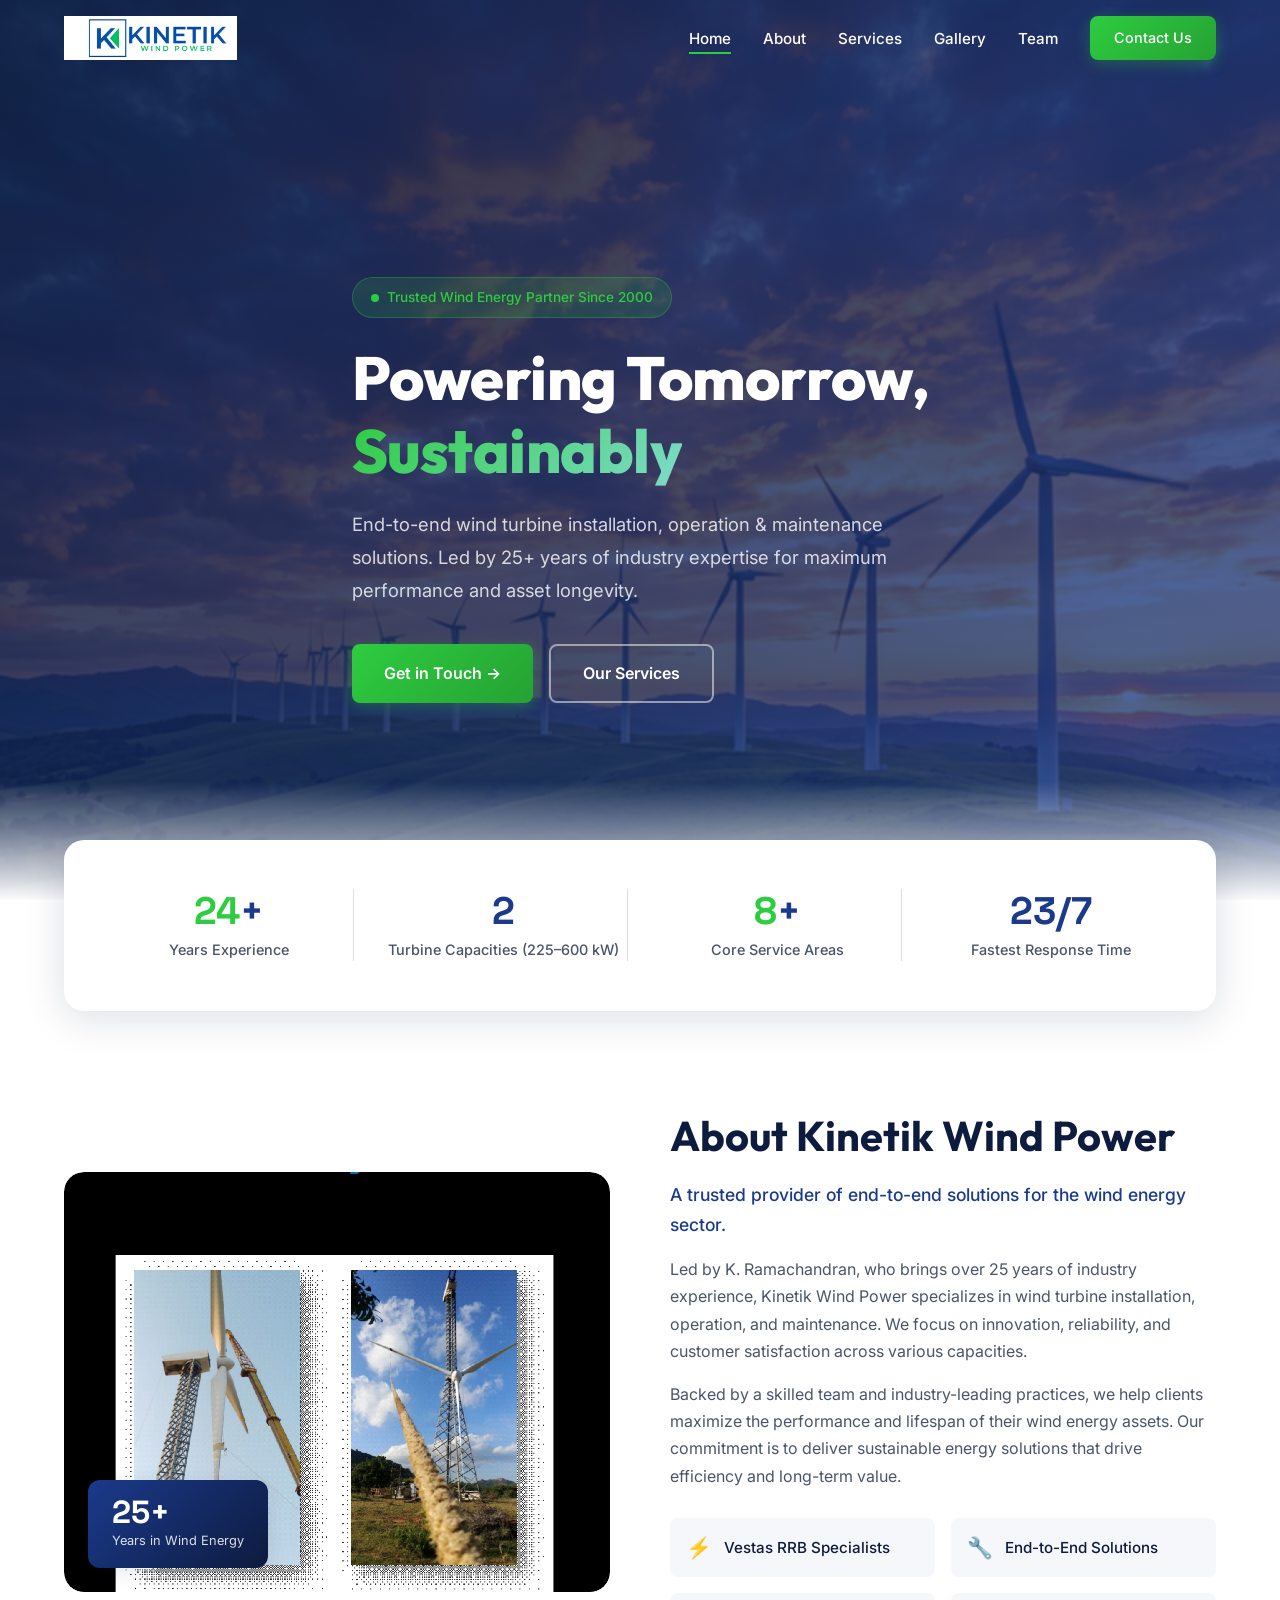
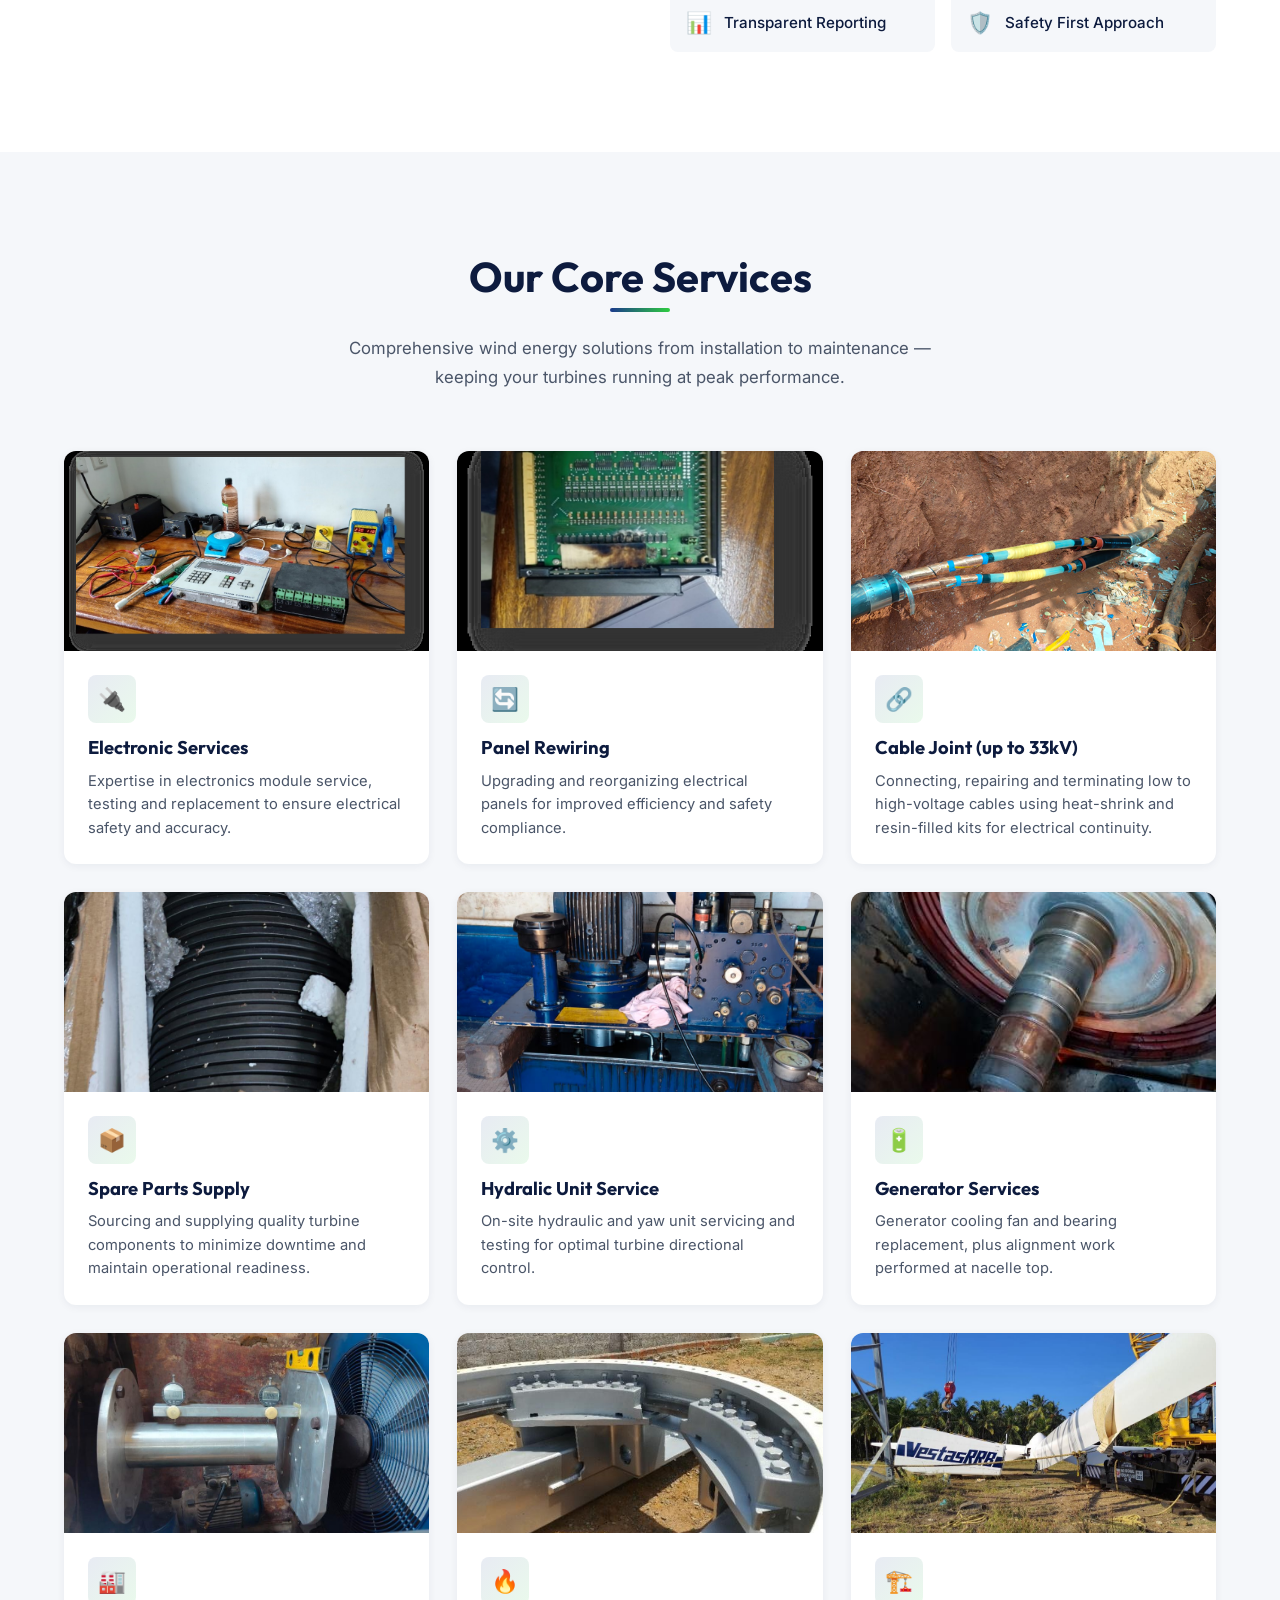
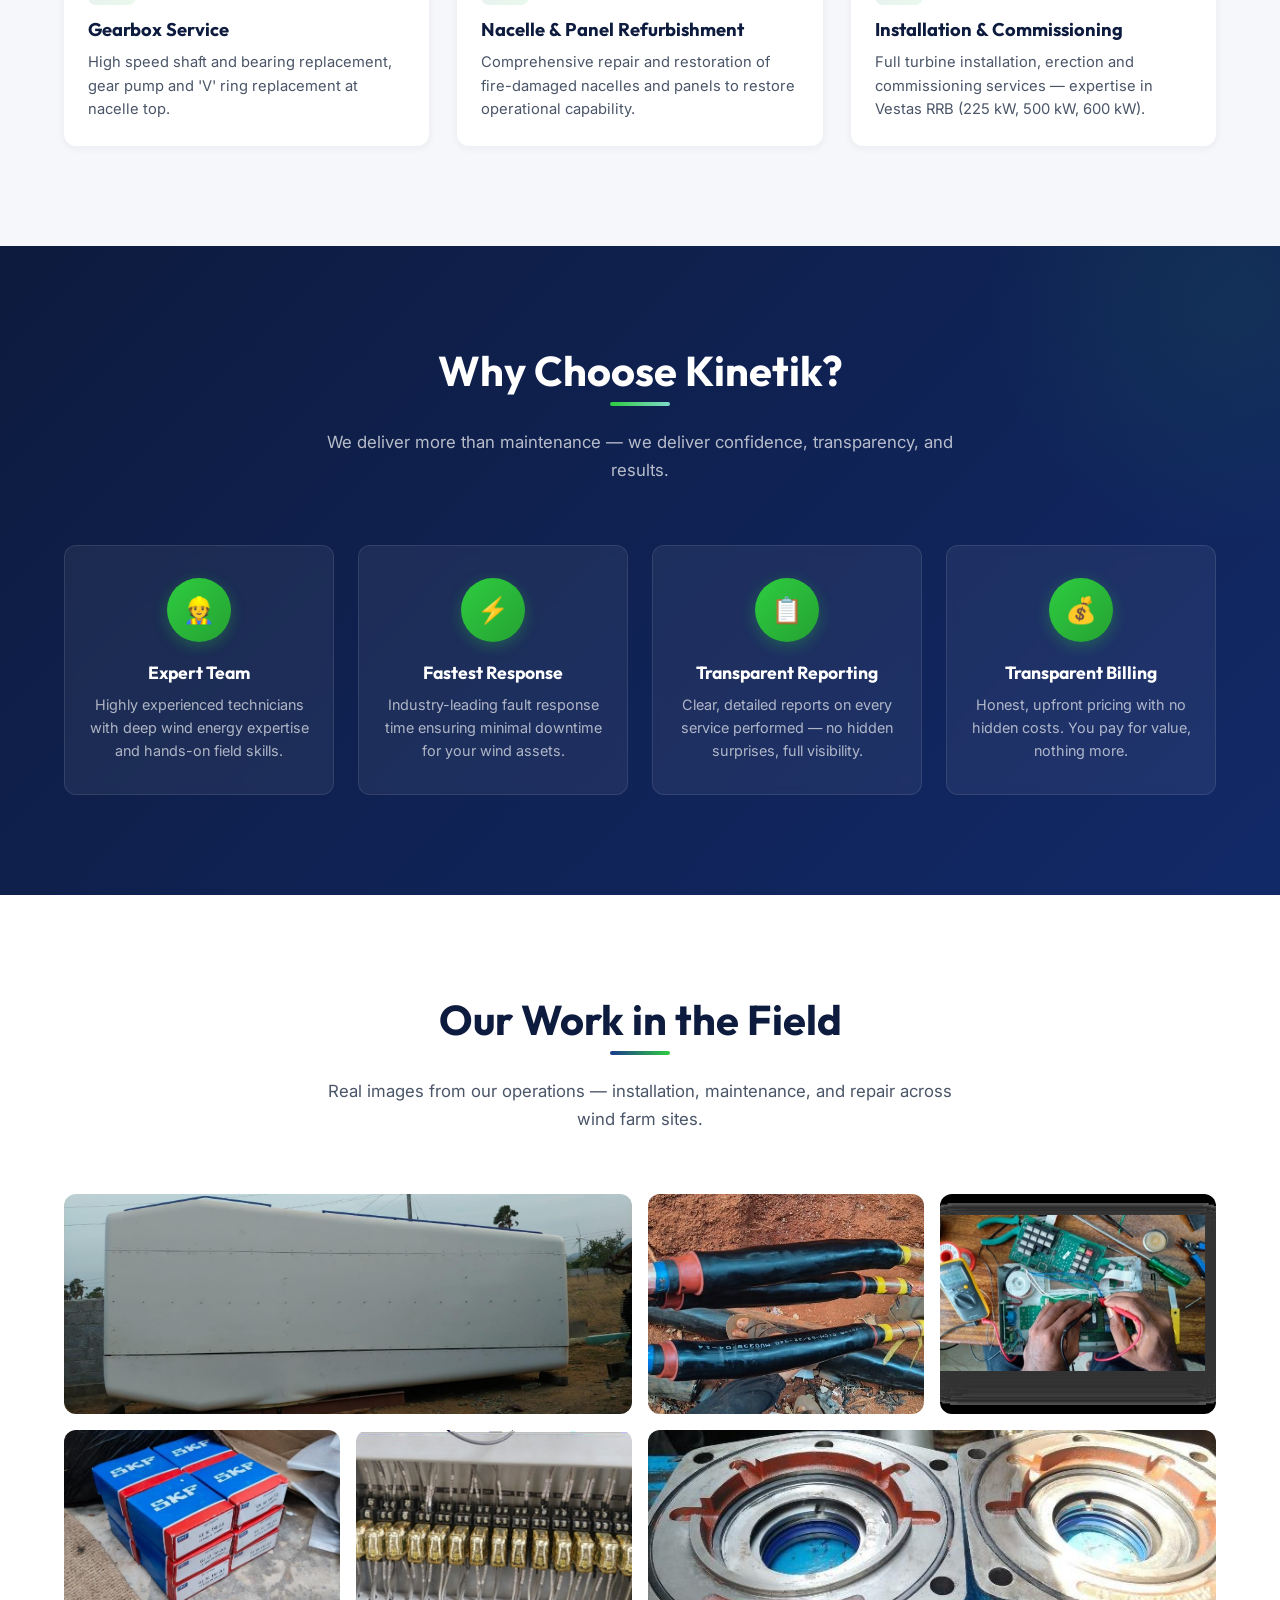
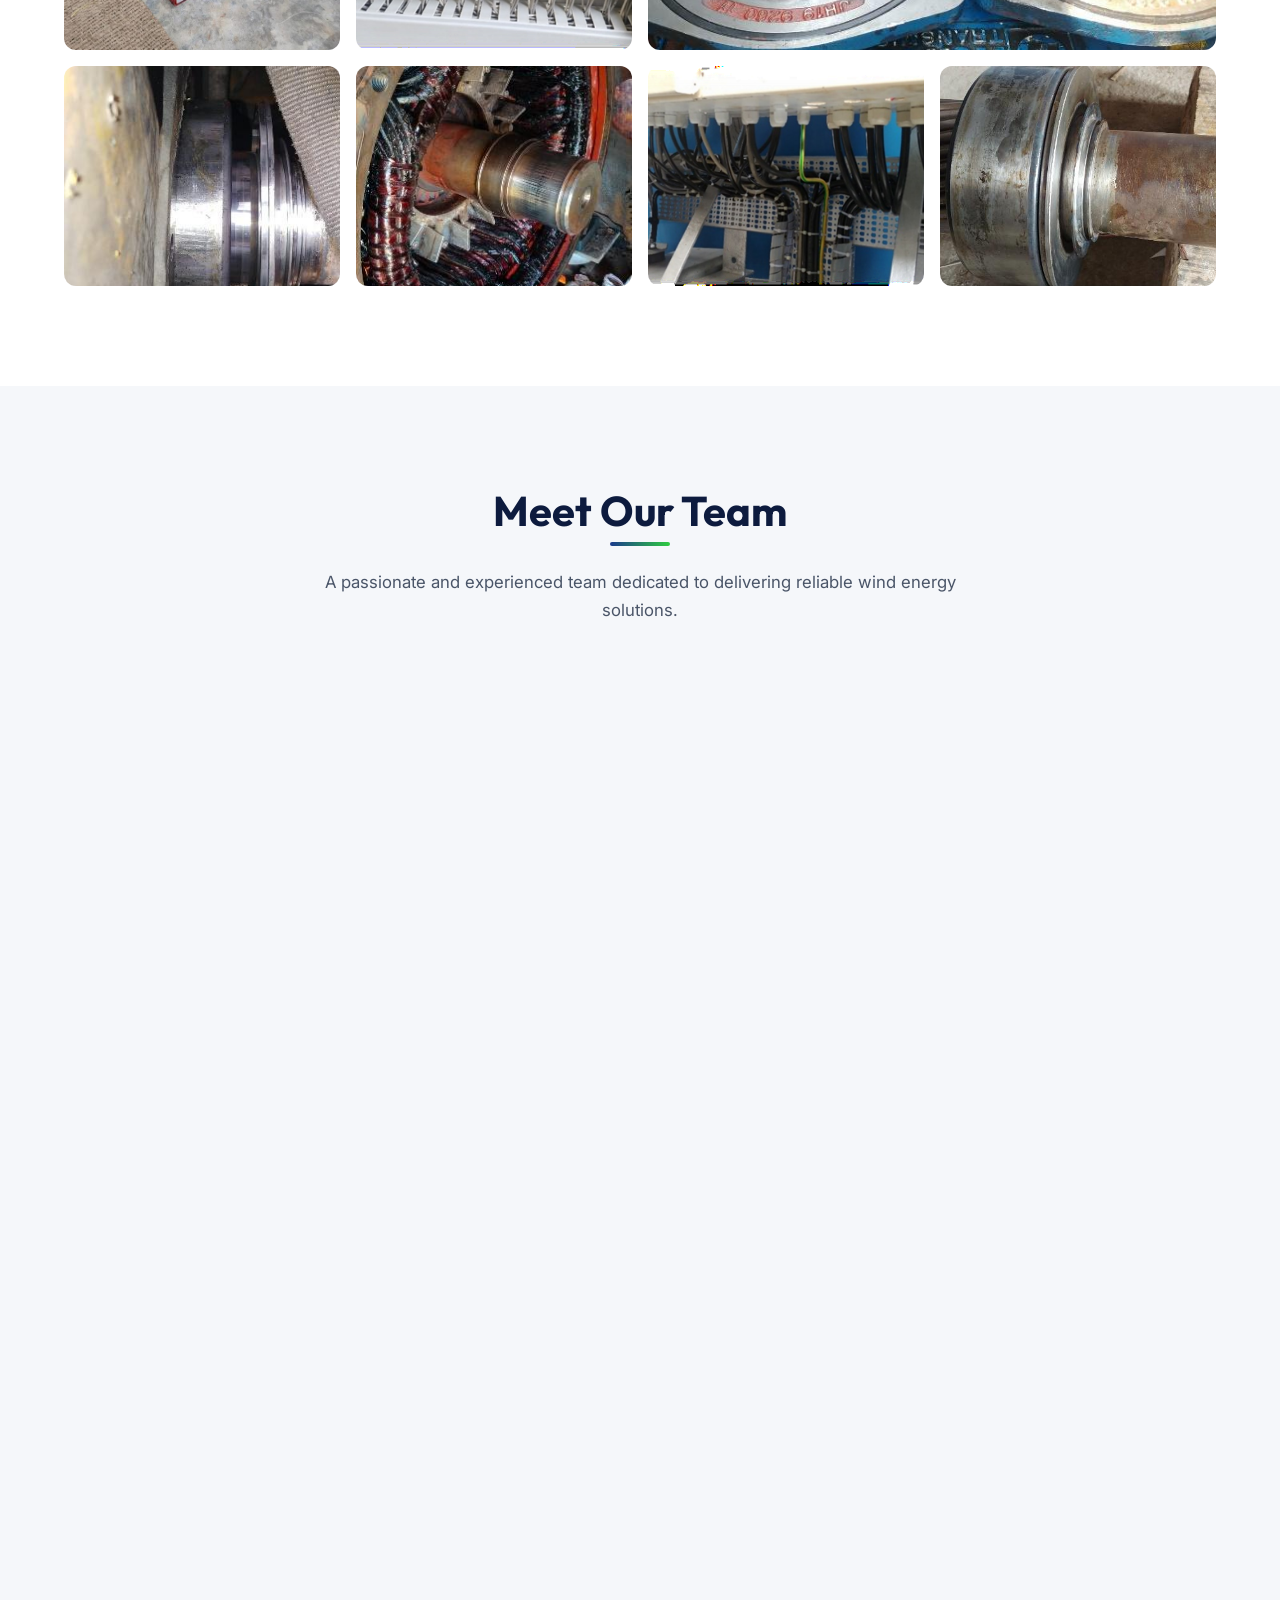
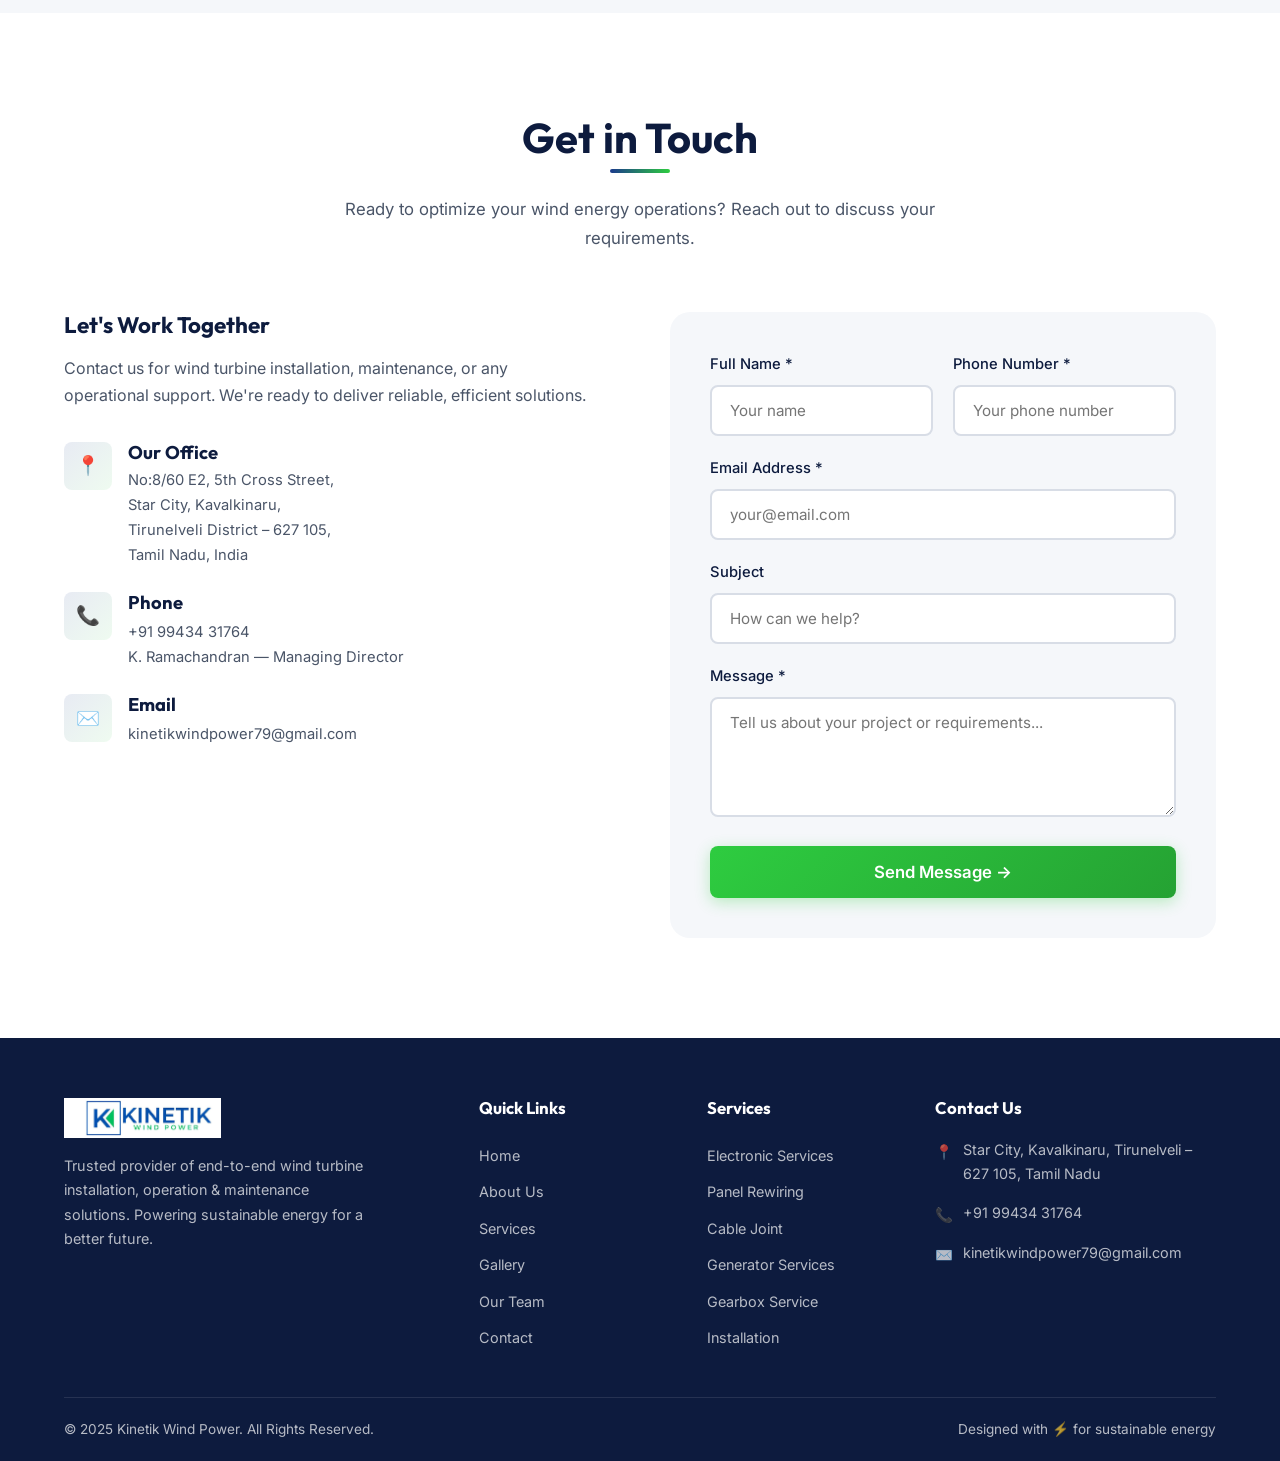
==== commit fa49afbe: "Fix logo extension and finalize service updates" ====
--- a/index.html
+++ b/index.html
@@ -24,7 +24,7 @@
   <nav class="navbar" id="navbar">
     <div class="container">
       <a href="#home" class="navbar-brand">
-        <img src="assets/images/logo/kinetik-logo.png" alt="Kinetik Wind Power Logo">
+        <img src="assets/images/logo/kinetik-logo.jpeg" alt="Kinetik Wind Power Logo">
       </a>
 
       <ul class="nav-links" id="navLinks">
@@ -501,7 +501,7 @@
     <div class="container">
       <div class="footer-grid">
         <div class="footer-brand">
-          <img src="assets/images/logo/kinetik-logo.png" alt="Kinetik Wind Power">
+          <img src="assets/images/logo/kinetik-logo.jpeg" alt="Kinetik Wind Power">
           <p>Trusted provider of end-to-end wind turbine installation, operation & maintenance solutions. Powering
             sustainable energy for a better future.</p>
         </div>
